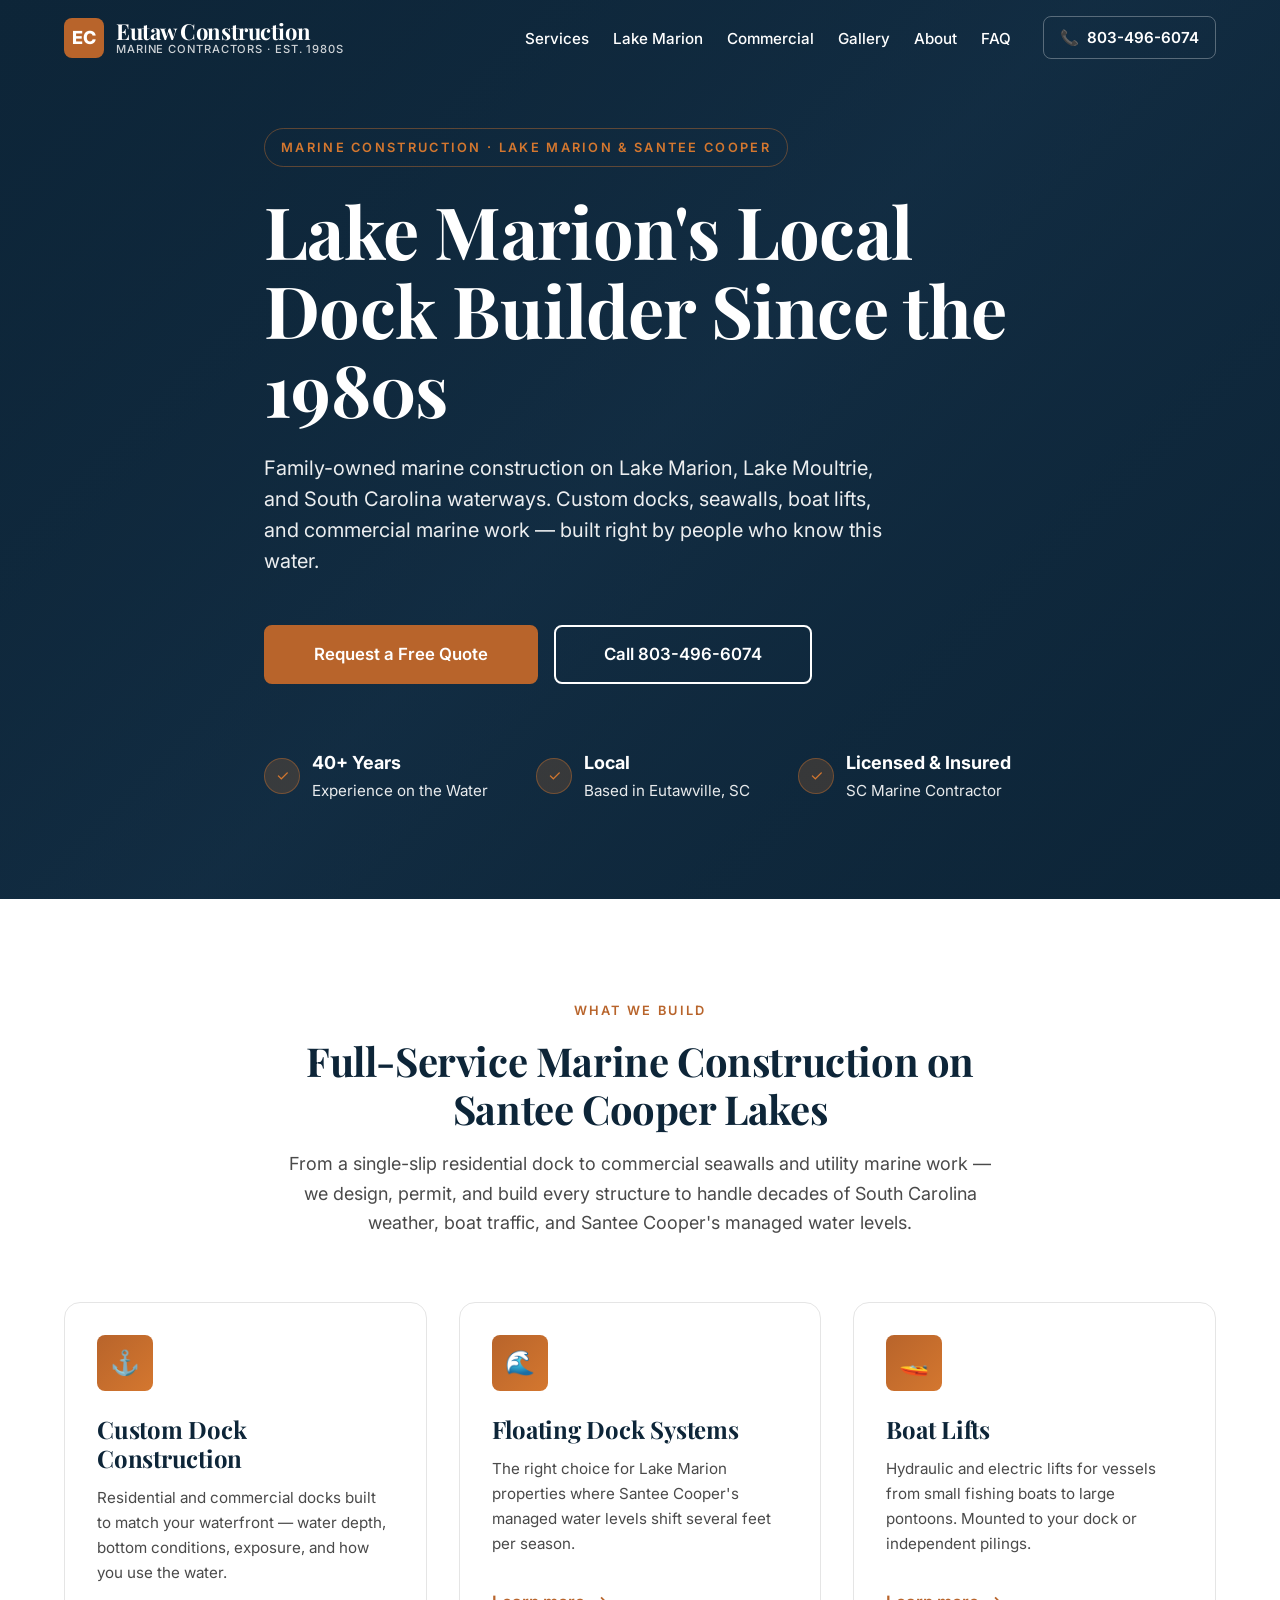
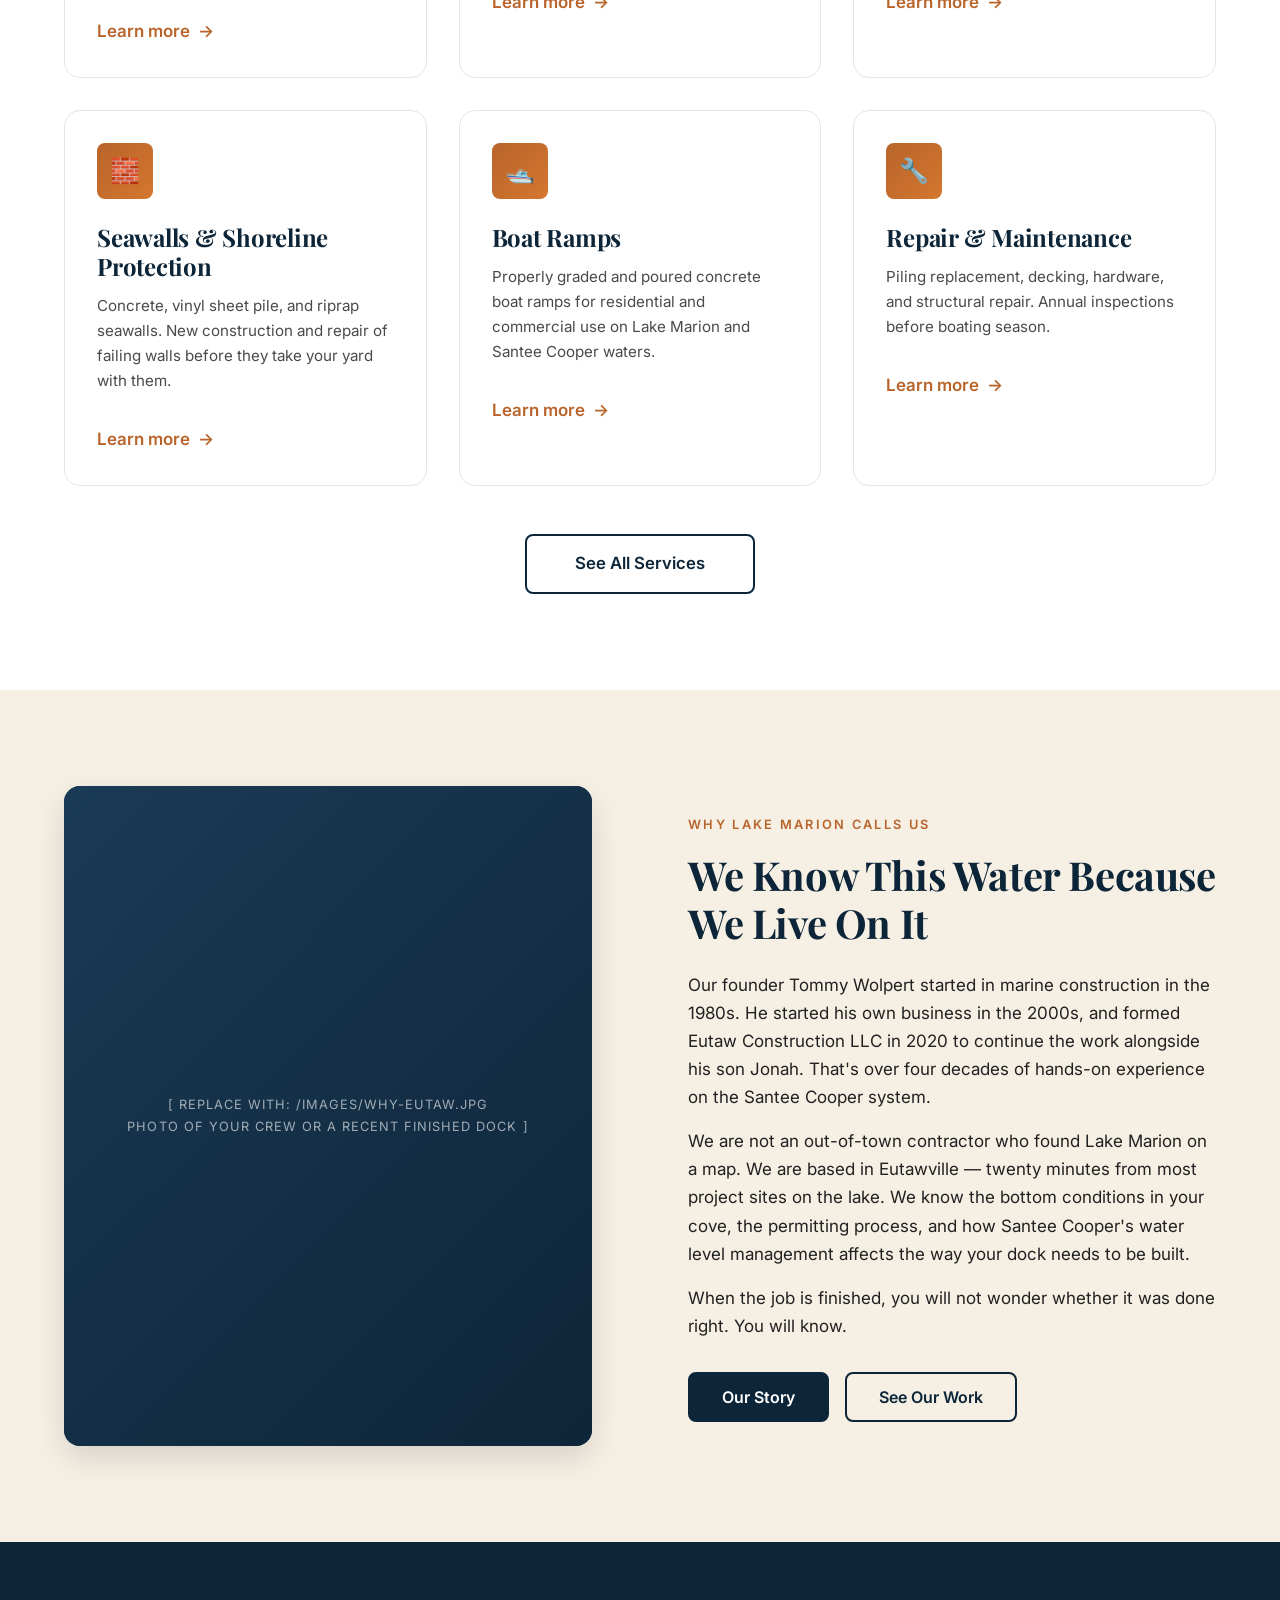
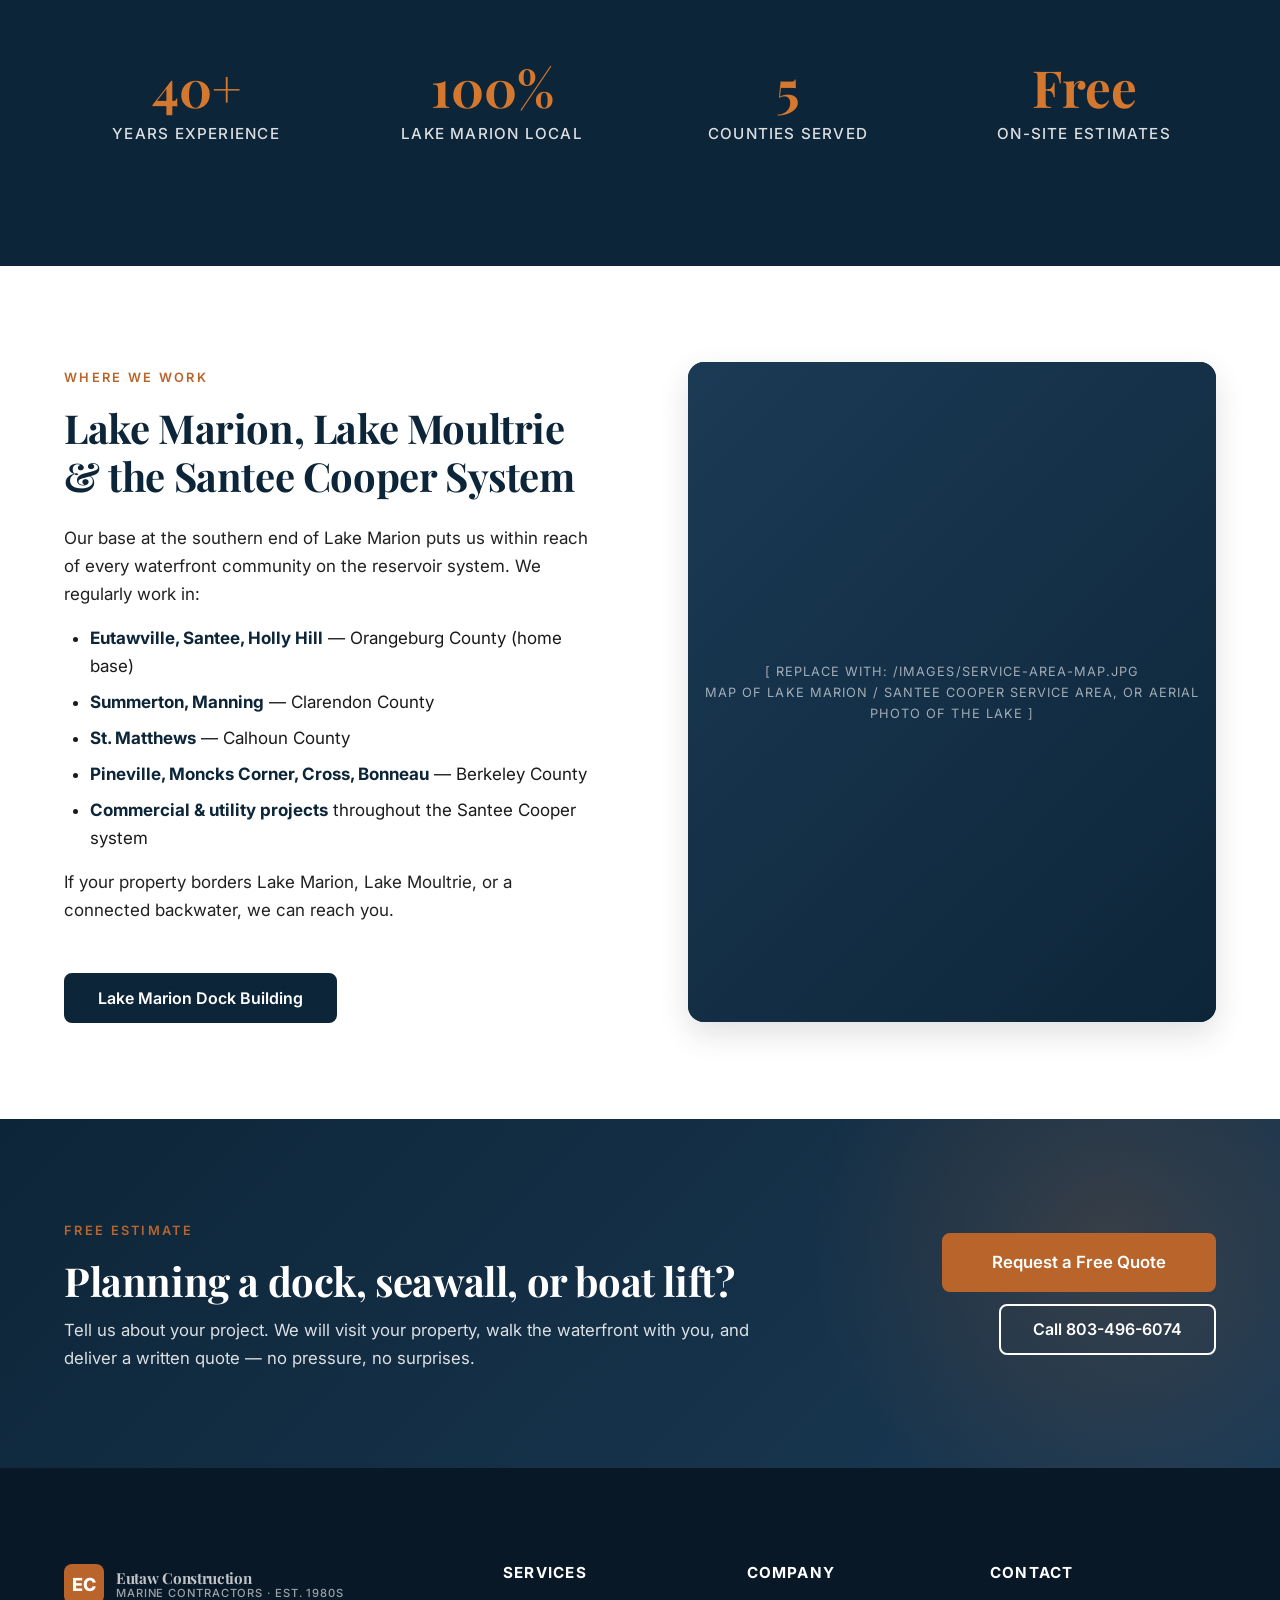
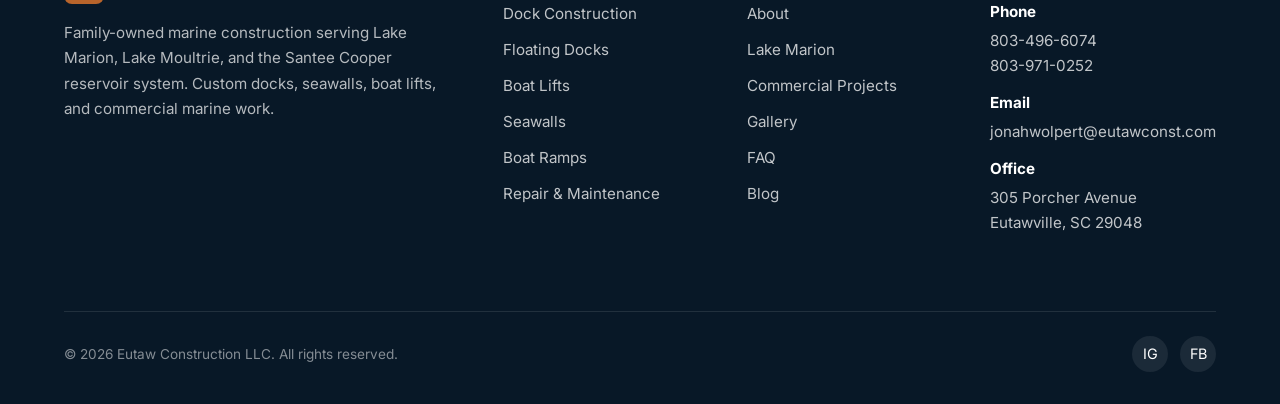
==== index.html @ e50d6042 "Initial commit: Eutaw Construction LLC website Complete static marketing site with SEO foundation: -" ====
<!DOCTYPE html>
<html lang="en">
<head>
<meta charset="UTF-8">
<meta name="viewport" content="width=device-width, initial-scale=1.0">
<title>Dock Builder Lake Marion SC | Eutaw Construction LLC | Marine Construction</title>
<meta name="description" content="Eutaw Construction LLC builds custom docks, seawalls, boat lifts, and marine structures on Lake Marion and Santee Cooper, SC. Family-owned since the 1980s. Free estimates. Call 803-496-6074.">
<meta name="robots" content="index, follow, max-image-preview:large">
<link rel="canonical" href="https://www.eutawconst.com/">

<!-- Open Graph -->
<meta property="og:type" content="website">
<meta property="og:title" content="Dock Builder Lake Marion SC | Eutaw Construction LLC">
<meta property="og:description" content="Family-owned marine construction on Lake Marion & Santee Cooper since the 1980s. Custom docks, seawalls, boat lifts. Free estimates.">
<meta property="og:url" content="https://www.eutawconst.com/">
<meta property="og:image" content="https://www.eutawconst.com/images/og-home.jpg">
<meta property="og:site_name" content="Eutaw Construction LLC">

<!-- Twitter -->
<meta name="twitter:card" content="summary_large_image">
<meta name="twitter:title" content="Dock Builder Lake Marion SC | Eutaw Construction LLC">
<meta name="twitter:description" content="Family-owned marine construction on Lake Marion & Santee Cooper since the 1980s.">
<meta name="twitter:image" content="https://www.eutawconst.com/images/og-home.jpg">

<!-- Fonts -->
<link rel="preconnect" href="https://fonts.googleapis.com">
<link rel="preconnect" href="https://fonts.gstatic.com" crossorigin>
<link href="https://fonts.googleapis.com/css2?family=Inter:wght@400;500;600;700;800&family=Playfair+Display:wght@500;600;700;800&display=swap" rel="stylesheet">

<link rel="stylesheet" href="/css/styles.css">
<link rel="icon" type="image/svg+xml" href="/images/favicon.svg">

<!-- Schema: LocalBusiness (site-wide) -->
<script type="application/ld+json">
{
  "@context": "https://schema.org",
  "@type": "GeneralContractor",
  "@id": "https://www.eutawconst.com/#business",
  "name": "Eutaw Construction LLC",
  "alternateName": "Eutaw Construction",
  "url": "https://www.eutawconst.com",
  "logo": "https://www.eutawconst.com/images/logo.png",
  "image": "https://www.eutawconst.com/images/og-home.jpg",
  "description": "Family-owned marine construction company specializing in dock construction, seawalls, boat lifts, and commercial marine work on Lake Marion and Santee Cooper in South Carolina. Owner has 40+ years of marine construction experience dating back to the 1980s.",
  "telephone": "+1-803-496-6074",
  "email": "jonahwolpert@eutawconst.com",
  "foundingDate": "2020",
  "address": {
    "@type": "PostalAddress",
    "streetAddress": "305 Porcher Avenue",
    "addressLocality": "Eutawville",
    "addressRegion": "SC",
    "postalCode": "29048",
    "addressCountry": "US"
  },
  "geo": {"@type": "GeoCoordinates", "latitude": "33.3979", "longitude": "-80.3434"},
  "openingHoursSpecification": [{
    "@type": "OpeningHoursSpecification",
    "dayOfWeek": ["Monday","Tuesday","Wednesday","Thursday","Friday"],
    "opens": "08:00", "closes": "17:00"
  }],
  "areaServed": [
    {"@type": "Lake", "name": "Lake Marion"},
    {"@type": "Lake", "name": "Lake Moultrie"},
    {"@type": "City", "name": "Eutawville", "addressRegion": "SC"},
    {"@type": "City", "name": "Santee", "addressRegion": "SC"},
    {"@type": "City", "name": "Summerton", "addressRegion": "SC"},
    {"@type": "City", "name": "Holly Hill", "addressRegion": "SC"},
    {"@type": "City", "name": "Manning", "addressRegion": "SC"},
    {"@type": "City", "name": "Moncks Corner", "addressRegion": "SC"}
  ],
  "serviceType": ["Dock Construction","Floating Dock Installation","Marine Construction","Seawall Construction","Seawall Repair","Boat Lift Installation","Boat Ramp Construction","Dock Repair and Maintenance","Commercial Marine Construction"],
  "priceRange": "$$-$$$",
  "sameAs": ["https://www.instagram.com/eutawconstruction/", "https://www.facebook.com/eutawconstruction/"]
}
</script>
</head>
<body>

<!-- HEADER -->
<header class="header">
  <div class="header-inner">
    <a href="/" class="logo" aria-label="Eutaw Construction home">
      <span class="logo-mark">EC</span>
      <span class="logo-text">
        Eutaw Construction
        <small>Marine Contractors · Est. 1980s</small>
      </span>
    </a>
    <nav class="nav" aria-label="Primary">
      <ul class="nav-list">
        <li><a href="/services.html">Services</a></li>
        <li><a href="/lake-marion.html">Lake Marion</a></li>
        <li><a href="/commercial.html">Commercial</a></li>
        <li><a href="/gallery.html">Gallery</a></li>
        <li><a href="/about.html">About</a></li>
        <li><a href="/faq.html">FAQ</a></li>
      </ul>
      <a href="tel:+18034966074" class="nav-phone">
        <span>📞</span><span class="nav-phone-label">803-496-6074</span>
      </a>
      <button class="nav-toggle" aria-label="Toggle menu" aria-expanded="false">☰</button>
    </nav>
  </div>
</header>

<!-- HERO -->
<section class="hero" aria-label="Hero">
  <div class="hero-bg"></div>
  <!-- Replace the gradient above with: <div class="hero-bg-image" style="background-image:url('/images/hero-home.jpg')"></div> -->
  <div class="hero-overlay"></div>
  <div class="container hero-content">
    <span class="hero-eyebrow">Marine Construction · Lake Marion & Santee Cooper</span>
    <h1>Lake Marion's Local Dock Builder Since the 1980s</h1>
    <p class="hero-subtitle">Family-owned marine construction on Lake Marion, Lake Moultrie, and South Carolina waterways. Custom docks, seawalls, boat lifts, and commercial marine work — built right by people who know this water.</p>
    <div class="btn-group">
      <a href="/quote.html" class="btn btn-primary btn-lg">Request a Free Quote</a>
      <a href="tel:+18034966074" class="btn btn-secondary btn-lg">Call 803-496-6074</a>
    </div>
    <div class="hero-trust">
      <div class="hero-trust-item">
        <div class="hero-trust-icon">✓</div>
        <div><strong>40+ Years</strong>Experience on the Water</div>
      </div>
      <div class="hero-trust-item">
        <div class="hero-trust-icon">✓</div>
        <div><strong>Local</strong>Based in Eutawville, SC</div>
      </div>
      <div class="hero-trust-item">
        <div class="hero-trust-icon">✓</div>
        <div><strong>Licensed & Insured</strong>SC Marine Contractor</div>
      </div>
    </div>
  </div>
</section>

<!-- SERVICES GRID -->
<section class="section" id="services">
  <div class="container">
    <div class="section-intro">
      <span class="eyebrow">What We Build</span>
      <h2>Full-Service Marine Construction on Santee Cooper Lakes</h2>
      <p>From a single-slip residential dock to commercial seawalls and utility marine work — we design, permit, and build every structure to handle decades of South Carolina weather, boat traffic, and Santee Cooper's managed water levels.</p>
    </div>

    <div class="grid grid-3">
      <article class="card">
        <div class="card-icon" aria-hidden="true">⚓</div>
        <h3>Custom Dock Construction</h3>
        <p>Residential and commercial docks built to match your waterfront — water depth, bottom conditions, exposure, and how you use the water.</p>
        <a href="/services.html#docks" class="card-link">Learn more</a>
      </article>

      <article class="card">
        <div class="card-icon" aria-hidden="true">🌊</div>
        <h3>Floating Dock Systems</h3>
        <p>The right choice for Lake Marion properties where Santee Cooper's managed water levels shift several feet per season.</p>
        <a href="/services.html#floating" class="card-link">Learn more</a>
      </article>

      <article class="card">
        <div class="card-icon" aria-hidden="true">🚤</div>
        <h3>Boat Lifts</h3>
        <p>Hydraulic and electric lifts for vessels from small fishing boats to large pontoons. Mounted to your dock or independent pilings.</p>
        <a href="/services.html#lifts" class="card-link">Learn more</a>
      </article>

      <article class="card">
        <div class="card-icon" aria-hidden="true">🧱</div>
        <h3>Seawalls & Shoreline Protection</h3>
        <p>Concrete, vinyl sheet pile, and riprap seawalls. New construction and repair of failing walls before they take your yard with them.</p>
        <a href="/services.html#seawalls" class="card-link">Learn more</a>
      </article>

      <article class="card">
        <div class="card-icon" aria-hidden="true">🛥️</div>
        <h3>Boat Ramps</h3>
        <p>Properly graded and poured concrete boat ramps for residential and commercial use on Lake Marion and Santee Cooper waters.</p>
        <a href="/services.html#ramps" class="card-link">Learn more</a>
      </article>

      <article class="card">
        <div class="card-icon" aria-hidden="true">🔧</div>
        <h3>Repair & Maintenance</h3>
        <p>Piling replacement, decking, hardware, and structural repair. Annual inspections before boating season.</p>
        <a href="/services.html#repair" class="card-link">Learn more</a>
      </article>
    </div>

    <div class="text-center mt-8">
      <a href="/services.html" class="btn btn-outline btn-lg">See All Services</a>
    </div>
  </div>
</section>

<!-- WHY EUTAW -->
<section class="section section-sand">
  <div class="container">
    <div class="feature">
      <div class="feature-media">
        <div class="gallery-placeholder">
          [ Replace with: /images/why-eutaw.jpg<br>Photo of your crew or a recent finished dock ]
        </div>
      </div>
      <div class="feature-content">
        <span class="eyebrow">Why Lake Marion Calls Us</span>
        <h2>We Know This Water Because We Live On It</h2>
        <p>Our founder Tommy Wolpert started in marine construction in the 1980s. He started his own business in the 2000s, and formed Eutaw Construction LLC in 2020 to continue the work alongside his son Jonah. That's over four decades of hands-on experience on the Santee Cooper system.</p>
        <p>We are not an out-of-town contractor who found Lake Marion on a map. We are based in Eutawville — twenty minutes from most project sites on the lake. We know the bottom conditions in your cove, the permitting process, and how Santee Cooper's water level management affects the way your dock needs to be built.</p>
        <p>When the job is finished, you will not wonder whether it was done right. You will know.</p>
        <div class="btn-group mt-6">
          <a href="/about.html" class="btn btn-dark">Our Story</a>
          <a href="/gallery.html" class="btn btn-outline">See Our Work</a>
        </div>
      </div>
    </div>
  </div>
</section>

<!-- STATS / CREDIBILITY -->
<section class="section-dark section-sm">
  <div class="container">
    <div class="stats">
      <div class="stat">
        <div class="stat-number">40+</div>
        <div class="stat-label">Years Experience</div>
      </div>
      <div class="stat">
        <div class="stat-number">100%</div>
        <div class="stat-label">Lake Marion Local</div>
      </div>
      <div class="stat">
        <div class="stat-number">5</div>
        <div class="stat-label">Counties Served</div>
      </div>
      <div class="stat">
        <div class="stat-number">Free</div>
        <div class="stat-label">On-Site Estimates</div>
      </div>
    </div>
  </div>
</section>

<!-- SERVICE AREAS -->
<section class="section">
  <div class="container">
    <div class="feature feature-reverse">
      <div class="feature-content">
        <span class="eyebrow">Where We Work</span>
        <h2>Lake Marion, Lake Moultrie & the Santee Cooper System</h2>
        <p>Our base at the southern end of Lake Marion puts us within reach of every waterfront community on the reservoir system. We regularly work in:</p>
        <ul>
          <li><strong>Eutawville, Santee, Holly Hill</strong> — Orangeburg County (home base)</li>
          <li><strong>Summerton, Manning</strong> — Clarendon County</li>
          <li><strong>St. Matthews</strong> — Calhoun County</li>
          <li><strong>Pineville, Moncks Corner, Cross, Bonneau</strong> — Berkeley County</li>
          <li><strong>Commercial & utility projects</strong> throughout the Santee Cooper system</li>
        </ul>
        <p>If your property borders Lake Marion, Lake Moultrie, or a connected backwater, we can reach you.</p>
        <a href="/lake-marion.html" class="btn btn-dark mt-6">Lake Marion Dock Building</a>
      </div>
      <div class="feature-media">
        <div class="gallery-placeholder">
          [ Replace with: /images/service-area-map.jpg<br>Map of Lake Marion / Santee Cooper service area, or aerial photo of the lake ]
        </div>
      </div>
    </div>
  </div>
</section>

<!-- CTA BANNER -->
<section class="cta-banner">
  <div class="container">
    <div class="cta-banner-inner">
      <div>
        <span class="eyebrow text-copper">Free Estimate</span>
        <h2>Planning a dock, seawall, or boat lift?</h2>
        <p>Tell us about your project. We will visit your property, walk the waterfront with you, and deliver a written quote — no pressure, no surprises.</p>
      </div>
      <div class="cta-banner-actions">
        <a href="/quote.html" class="btn btn-primary btn-lg">Request a Free Quote</a>
        <a href="tel:+18034966074" class="btn btn-secondary">Call 803-496-6074</a>
      </div>
    </div>
  </div>
</section>

<!-- FOOTER -->
<footer class="footer">
  <div class="container">
    <div class="footer-grid">
      <div class="footer-about">
        <a href="/" class="logo" style="margin-bottom: var(--space-4); display: inline-flex;">
          <span class="logo-mark">EC</span>
          <span class="logo-text">Eutaw Construction<small>Marine Contractors · Est. 1980s</small></span>
        </a>
        <p>Family-owned marine construction serving Lake Marion, Lake Moultrie, and the Santee Cooper reservoir system. Custom docks, seawalls, boat lifts, and commercial marine work.</p>
      </div>
      <div>
        <h4>Services</h4>
        <ul>
          <li><a href="/services.html#docks">Dock Construction</a></li>
          <li><a href="/services.html#floating">Floating Docks</a></li>
          <li><a href="/services.html#lifts">Boat Lifts</a></li>
          <li><a href="/services.html#seawalls">Seawalls</a></li>
          <li><a href="/services.html#ramps">Boat Ramps</a></li>
          <li><a href="/services.html#repair">Repair & Maintenance</a></li>
        </ul>
      </div>
      <div>
        <h4>Company</h4>
        <ul>
          <li><a href="/about.html">About</a></li>
          <li><a href="/lake-marion.html">Lake Marion</a></li>
          <li><a href="/commercial.html">Commercial Projects</a></li>
          <li><a href="/gallery.html">Gallery</a></li>
          <li><a href="/faq.html">FAQ</a></li>
          <li><a href="/blog/">Blog</a></li>
        </ul>
      </div>
      <div>
        <h4>Contact</h4>
        <div class="footer-contact-item">
          <div>
            <strong>Phone</strong>
            <a href="tel:+18034966074">803-496-6074</a><br>
            <a href="tel:+18039710252">803-971-0252</a>
          </div>
        </div>
        <div class="footer-contact-item">
          <div>
            <strong>Email</strong>
            <a href="mailto:jonahwolpert@eutawconst.com">jonahwolpert@eutawconst.com</a>
          </div>
        </div>
        <div class="footer-contact-item">
          <div>
            <strong>Office</strong>
            305 Porcher Avenue<br>
            Eutawville, SC 29048
          </div>
        </div>
      </div>
    </div>

    <div class="footer-bottom">
      <div>© <span id="yr">2026</span> Eutaw Construction LLC. All rights reserved.</div>
      <div class="footer-social">
        <a href="https://www.instagram.com/eutawconstruction/" aria-label="Instagram" target="_blank" rel="noopener">IG</a>
        <a href="https://www.facebook.com/eutawconstruction/" aria-label="Facebook" target="_blank" rel="noopener">FB</a>
      </div>
    </div>
  </div>
</footer>

<script src="/js/main.js"></script>
<script>document.getElementById('yr').textContent = new Date().getFullYear();</script>
</body>
</html>
---- css/styles.css ----
/* ============================================================
   EUTAW CONSTRUCTION LLC — Design System
   ============================================================ */

:root {
  /* Brand palette */
  --color-navy: #0d2538;
  --color-navy-deep: #081827;
  --color-navy-soft: #1b3a55;
  --color-copper: #b8642b;
  --color-copper-bright: #d4772f;
  --color-sand: #f5efe4;
  --color-cream: #fbf7f0;
  --color-white: #ffffff;
  --color-ink: #1a1a1a;
  --color-gray-900: #212121;
  --color-gray-700: #4a4a4a;
  --color-gray-500: #757575;
  --color-gray-300: #c9c9c9;
  --color-gray-200: #e5e5e5;
  --color-gray-100: #f3f3f3;

  /* Typography */
  --font-heading: 'Playfair Display', Georgia, serif;
  --font-body: 'Inter', -apple-system, BlinkMacSystemFont, 'Segoe UI', Roboto, sans-serif;

  /* Spacing */
  --space-1: 0.25rem;
  --space-2: 0.5rem;
  --space-3: 0.75rem;
  --space-4: 1rem;
  --space-5: 1.5rem;
  --space-6: 2rem;
  --space-8: 3rem;
  --space-10: 4rem;
  --space-12: 6rem;
  --space-16: 8rem;
  --space-20: 10rem;

  /* Layout */
  --max-width: 1200px;
  --max-width-text: 720px;
  --radius-sm: 4px;
  --radius: 8px;
  --radius-lg: 16px;

  /* Shadows */
  --shadow-sm: 0 1px 2px rgba(0, 0, 0, 0.05);
  --shadow: 0 4px 12px rgba(0, 0, 0, 0.08);
  --shadow-lg: 0 12px 32px rgba(0, 0, 0, 0.12);
  --shadow-xl: 0 24px 48px rgba(0, 0, 0, 0.16);

  /* Transitions */
  --transition: 200ms ease;
  --transition-slow: 400ms ease;
}

/* ============================================================
   Reset & Base
   ============================================================ */
*, *::before, *::after {
  box-sizing: border-box;
  margin: 0;
  padding: 0;
}

html {
  scroll-behavior: smooth;
  -webkit-text-size-adjust: 100%;
}

body {
  font-family: var(--font-body);
  font-size: 17px;
  line-height: 1.65;
  color: var(--color-ink);
  background: var(--color-white);
  -webkit-font-smoothing: antialiased;
  -moz-osx-font-smoothing: grayscale;
  overflow-x: hidden;
}

img, video {
  max-width: 100%;
  height: auto;
  display: block;
}

a {
  color: var(--color-copper);
  text-decoration: none;
  transition: color var(--transition);
}

a:hover {
  color: var(--color-copper-bright);
}

button {
  font-family: inherit;
  cursor: pointer;
  border: none;
  background: none;
}

h1, h2, h3, h4, h5, h6 {
  font-family: var(--font-heading);
  font-weight: 700;
  line-height: 1.2;
  letter-spacing: -0.01em;
  color: var(--color-navy);
}

h1 {
  font-size: clamp(2.25rem, 5vw, 3.75rem);
  line-height: 1.1;
}

h2 {
  font-size: clamp(1.75rem, 3.5vw, 2.5rem);
  margin-bottom: var(--space-5);
}

h3 {
  font-size: clamp(1.25rem, 2.2vw, 1.5rem);
  margin-bottom: var(--space-3);
}

h4 {
  font-size: 1.125rem;
  margin-bottom: var(--space-3);
}

p {
  margin-bottom: var(--space-4);
  color: var(--color-gray-900);
}

p:last-child {
  margin-bottom: 0;
}

ul, ol {
  padding-left: 1.5em;
  margin-bottom: var(--space-4);
}

li {
  margin-bottom: var(--space-2);
}

strong {
  font-weight: 700;
  color: var(--color-navy);
}

/* ============================================================
   Layout
   ============================================================ */
.container {
  width: 100%;
  max-width: var(--max-width);
  margin: 0 auto;
  padding: 0 var(--space-5);
}

.container-narrow {
  max-width: var(--max-width-text);
  margin: 0 auto;
  padding: 0 var(--space-5);
}

.section {
  padding: var(--space-12) 0;
}

.section-sm {
  padding: var(--space-8) 0;
}

.section-lg {
  padding: var(--space-16) 0;
}

.section-dark {
  background: var(--color-navy);
  color: var(--color-white);
}

.section-dark h1, .section-dark h2, .section-dark h3, .section-dark h4 {
  color: var(--color-white);
}

.section-dark p {
  color: rgba(255, 255, 255, 0.85);
}

.section-sand {
  background: var(--color-sand);
}

.section-cream {
  background: var(--color-cream);
}

/* ============================================================
   Header / Navigation
   ============================================================ */
.header {
  position: fixed;
  top: 0;
  left: 0;
  right: 0;
  z-index: 100;
  transition: all var(--transition);
  background: rgba(13, 37, 56, 0.0);
  backdrop-filter: blur(0);
}

.header.scrolled {
  background: rgba(13, 37, 56, 0.96);
  backdrop-filter: blur(12px);
  box-shadow: var(--shadow);
}

.header-inner {
  display: flex;
  align-items: center;
  justify-content: space-between;
  padding: var(--space-4) var(--space-5);
  max-width: var(--max-width);
  margin: 0 auto;
}

.logo {
  display: flex;
  align-items: center;
  gap: var(--space-3);
  color: var(--color-white);
  font-family: var(--font-heading);
  font-size: 1.375rem;
  font-weight: 700;
  text-decoration: none;
  letter-spacing: -0.02em;
}

.logo:hover {
  color: var(--color-white);
}

.logo-mark {
  width: 40px;
  height: 40px;
  background: var(--color-copper);
  border-radius: var(--radius);
  display: flex;
  align-items: center;
  justify-content: center;
  color: var(--color-white);
  font-weight: 800;
  font-family: var(--font-body);
  font-size: 1.125rem;
  flex-shrink: 0;
}

.logo-text {
  line-height: 1.1;
}

.logo-text small {
  display: block;
  font-family: var(--font-body);
  font-size: 0.7rem;
  font-weight: 500;
  letter-spacing: 0.08em;
  text-transform: uppercase;
  opacity: 0.8;
}

.nav {
  display: flex;
  align-items: center;
  gap: var(--space-6);
}

.nav-list {
  display: flex;
  gap: var(--space-5);
  list-style: none;
  padding: 0;
  margin: 0;
}

.nav-list li {
  margin: 0;
}

.nav-list a {
  color: var(--color-white);
  font-size: 0.95rem;
  font-weight: 500;
  text-decoration: none;
  padding: var(--space-2) 0;
  position: relative;
  transition: color var(--transition);
}

.nav-list a::after {
  content: '';
  position: absolute;
  bottom: -2px;
  left: 0;
  right: 0;
  height: 2px;
  background: var(--color-copper);
  transform: scaleX(0);
  transform-origin: center;
  transition: transform var(--transition);
}

.nav-list a:hover::after,
.nav-list a.active::after {
  transform: scaleX(1);
}

.nav-phone {
  display: inline-flex;
  align-items: center;
  gap: var(--space-2);
  color: var(--color-white);
  font-weight: 600;
  font-size: 0.95rem;
  padding: var(--space-2) var(--space-4);
  border: 1.5px solid rgba(255, 255, 255, 0.3);
  border-radius: var(--radius);
  transition: all var(--transition);
}

.nav-phone:hover {
  background: var(--color-copper);
  border-color: var(--color-copper);
  color: var(--color-white);
}

.nav-toggle {
  display: none;
  background: none;
  border: none;
  color: var(--color-white);
  font-size: 1.5rem;
  cursor: pointer;
  padding: var(--space-2);
}

/* ============================================================
   Buttons
   ============================================================ */
.btn {
  display: inline-flex;
  align-items: center;
  justify-content: center;
  gap: var(--space-2);
  padding: var(--space-3) var(--space-6);
  font-family: var(--font-body);
  font-size: 1rem;
  font-weight: 600;
  line-height: 1.4;
  text-decoration: none;
  border-radius: var(--radius);
  transition: all var(--transition);
  cursor: pointer;
  border: 2px solid transparent;
  white-space: nowrap;
}

.btn-primary {
  background: var(--color-copper);
  color: var(--color-white);
  border-color: var(--color-copper);
}

.btn-primary:hover {
  background: var(--color-copper-bright);
  border-color: var(--color-copper-bright);
  color: var(--color-white);
  transform: translateY(-2px);
  box-shadow: var(--shadow-lg);
}

.btn-secondary {
  background: transparent;
  color: var(--color-white);
  border-color: var(--color-white);
}

.btn-secondary:hover {
  background: var(--color-white);
  color: var(--color-navy);
}

.btn-dark {
  background: var(--color-navy);
  color: var(--color-white);
  border-color: var(--color-navy);
}

.btn-dark:hover {
  background: var(--color-navy-deep);
  border-color: var(--color-navy-deep);
  color: var(--color-white);
  transform: translateY(-2px);
}

.btn-outline {
  background: transparent;
  color: var(--color-navy);
  border-color: var(--color-navy);
}

.btn-outline:hover {
  background: var(--color-navy);
  color: var(--color-white);
}

.btn-lg {
  padding: var(--space-4) var(--space-8);
  font-size: 1.05rem;
}

.btn-group {
  display: flex;
  gap: var(--space-4);
  flex-wrap: wrap;
}

/* ============================================================
   Hero
   ============================================================ */
.hero {
  position: relative;
  min-height: 92vh;
  display: flex;
  align-items: center;
  color: var(--color-white);
  overflow: hidden;
  padding: var(--space-16) 0 var(--space-12);
}

.hero-bg {
  position: absolute;
  inset: 0;
  z-index: 0;
  background: linear-gradient(135deg, #0d2538 0%, #1b3a55 50%, #0d2538 100%);
}

.hero-bg-image {
  position: absolute;
  inset: 0;
  z-index: 0;
  background-size: cover;
  background-position: center;
  background-repeat: no-repeat;
}

.hero-overlay {
  position: absolute;
  inset: 0;
  z-index: 1;
  background: linear-gradient(
    135deg,
    rgba(13, 37, 56, 0.85) 0%,
    rgba(13, 37, 56, 0.65) 50%,
    rgba(13, 37, 56, 0.85) 100%
  );
}

.hero-content {
  position: relative;
  z-index: 2;
  max-width: 800px;
}

.hero-eyebrow {
  display: inline-block;
  font-size: 0.8rem;
  font-weight: 600;
  letter-spacing: 0.18em;
  text-transform: uppercase;
  color: var(--color-copper-bright);
  margin-bottom: var(--space-5);
  padding: var(--space-2) var(--space-4);
  border: 1px solid rgba(212, 119, 47, 0.4);
  border-radius: 999px;
}

.hero h1 {
  color: var(--color-white);
  font-size: clamp(2.5rem, 6vw, 4.5rem);
  margin-bottom: var(--space-5);
}

.hero-subtitle {
  font-size: clamp(1.05rem, 1.8vw, 1.25rem);
  line-height: 1.55;
  margin-bottom: var(--space-8);
  color: rgba(255, 255, 255, 0.92);
  max-width: 640px;
}

.hero-trust {
  display: flex;
  gap: var(--space-8);
  margin-top: var(--space-10);
  flex-wrap: wrap;
}

.hero-trust-item {
  display: flex;
  align-items: center;
  gap: var(--space-3);
  color: rgba(255, 255, 255, 0.9);
  font-size: 0.95rem;
}

.hero-trust-item strong {
  color: var(--color-white);
  font-weight: 700;
  display: block;
  font-size: 1.125rem;
}

.hero-trust-icon {
  width: 36px;
  height: 36px;
  background: rgba(212, 119, 47, 0.2);
  border: 1px solid rgba(212, 119, 47, 0.4);
  border-radius: 999px;
  display: flex;
  align-items: center;
  justify-content: center;
  flex-shrink: 0;
  color: var(--color-copper-bright);
}

/* Small hero variant for interior pages */
.hero-sm {
  min-height: 60vh;
  padding-top: var(--space-20);
}

.hero-sm h1 {
  font-size: clamp(2rem, 4.5vw, 3.25rem);
}

/* ============================================================
   Page Header (alternative to hero for interior pages)
   ============================================================ */
.page-header {
  background: var(--color-navy);
  color: var(--color-white);
  padding: calc(var(--space-16) + 60px) 0 var(--space-10);
  position: relative;
  overflow: hidden;
}

.page-header::before {
  content: '';
  position: absolute;
  inset: 0;
  background: linear-gradient(135deg, rgba(184, 100, 43, 0.15) 0%, transparent 50%);
}

.page-header-inner {
  position: relative;
  z-index: 1;
}

.page-header h1 {
  color: var(--color-white);
  margin-bottom: var(--space-4);
}

.page-header-subtitle {
  color: rgba(255, 255, 255, 0.85);
  font-size: 1.125rem;
  max-width: 640px;
}

.breadcrumbs {
  display: flex;
  gap: var(--space-2);
  margin-bottom: var(--space-5);
  font-size: 0.85rem;
  color: rgba(255, 255, 255, 0.7);
}

.breadcrumbs a {
  color: var(--color-copper-bright);
}

.breadcrumbs a:hover {
  color: var(--color-white);
}

/* ============================================================
   Cards & Grids
   ============================================================ */
.grid {
  display: grid;
  gap: var(--space-6);
}

.grid-2 {
  grid-template-columns: repeat(2, 1fr);
}

.grid-3 {
  grid-template-columns: repeat(3, 1fr);
}

.grid-4 {
  grid-template-columns: repeat(4, 1fr);
}

.card {
  background: var(--color-white);
  border: 1px solid var(--color-gray-200);
  border-radius: var(--radius-lg);
  padding: var(--space-6);
  transition: all var(--transition);
}

.card:hover {
  border-color: var(--color-copper);
  box-shadow: var(--shadow-lg);
  transform: translateY(-4px);
}

.card-icon {
  width: 56px;
  height: 56px;
  background: linear-gradient(135deg, var(--color-copper) 0%, var(--color-copper-bright) 100%);
  border-radius: var(--radius);
  display: flex;
  align-items: center;
  justify-content: center;
  color: var(--color-white);
  font-size: 1.5rem;
  margin-bottom: var(--space-5);
}

.card h3 {
  margin-bottom: var(--space-3);
}

.card p {
  color: var(--color-gray-700);
  font-size: 0.95rem;
}

.card-link {
  display: inline-flex;
  align-items: center;
  gap: var(--space-2);
  margin-top: var(--space-4);
  font-weight: 600;
  color: var(--color-copper);
}

.card-link::after {
  content: '→';
  transition: transform var(--transition);
}

.card-link:hover::after {
  transform: translateX(4px);
}

/* ============================================================
   Section Intro
   ============================================================ */
.section-intro {
  text-align: center;
  max-width: 720px;
  margin: 0 auto var(--space-10);
}

.eyebrow {
  display: inline-block;
  font-size: 0.8rem;
  font-weight: 600;
  letter-spacing: 0.18em;
  text-transform: uppercase;
  color: var(--color-copper);
  margin-bottom: var(--space-4);
}

.section-intro h2 {
  margin-bottom: var(--space-4);
}

.section-intro p {
  font-size: 1.125rem;
  color: var(--color-gray-700);
}

/* ============================================================
   Two-column feature layout
   ============================================================ */
.feature {
  display: grid;
  grid-template-columns: 1fr 1fr;
  gap: var(--space-12);
  align-items: center;
}

.feature-reverse .feature-media {
  order: 2;
}

.feature-media {
  border-radius: var(--radius-lg);
  overflow: hidden;
  box-shadow: var(--shadow-lg);
  aspect-ratio: 4/5;
  background: var(--color-navy-soft);
}

.feature-media img {
  width: 100%;
  height: 100%;
  object-fit: cover;
}

.feature-content h2 {
  margin-bottom: var(--space-5);
}

/* ============================================================
   Stats / Numbers
   ============================================================ */
.stats {
  display: grid;
  grid-template-columns: repeat(4, 1fr);
  gap: var(--space-6);
  padding: var(--space-8) 0;
}

.stat {
  text-align: center;
  padding: var(--space-5);
}

.stat-number {
  font-family: var(--font-heading);
  font-size: clamp(2.5rem, 4vw, 3.5rem);
  font-weight: 700;
  color: var(--color-copper-bright);
  line-height: 1;
  margin-bottom: var(--space-2);
}

.stat-label {
  font-size: 0.95rem;
  color: rgba(255, 255, 255, 0.85);
  text-transform: uppercase;
  letter-spacing: 0.08em;
  font-weight: 500;
}

/* ============================================================
   CTA Banner
   ============================================================ */
.cta-banner {
  background: linear-gradient(135deg, var(--color-navy) 0%, var(--color-navy-soft) 100%);
  color: var(--color-white);
  padding: var(--space-12) 0;
  position: relative;
  overflow: hidden;
}

.cta-banner::before {
  content: '';
  position: absolute;
  top: -50%;
  right: -10%;
  width: 600px;
  height: 600px;
  background: radial-gradient(circle, rgba(184, 100, 43, 0.2) 0%, transparent 70%);
  border-radius: 50%;
}

.cta-banner-inner {
  position: relative;
  z-index: 1;
  display: grid;
  grid-template-columns: 2fr 1fr;
  gap: var(--space-8);
  align-items: center;
}

.cta-banner h2 {
  color: var(--color-white);
  margin-bottom: var(--space-3);
}

.cta-banner p {
  color: rgba(255, 255, 255, 0.85);
  margin-bottom: 0;
  font-size: 1.05rem;
}

.cta-banner-actions {
  display: flex;
  flex-direction: column;
  gap: var(--space-3);
  align-items: flex-end;
}

/* ============================================================
   Quote form
   ============================================================ */
.form {
  display: flex;
  flex-direction: column;
  gap: var(--space-4);
  background: var(--color-white);
  padding: var(--space-8);
  border-radius: var(--radius-lg);
  box-shadow: var(--shadow);
}

.form-group {
  display: flex;
  flex-direction: column;
  gap: var(--space-2);
}

.form-row {
  display: grid;
  grid-template-columns: 1fr 1fr;
  gap: var(--space-4);
}

.form label {
  font-size: 0.9rem;
  font-weight: 600;
  color: var(--color-navy);
}

.form input,
.form select,
.form textarea {
  width: 100%;
  padding: var(--space-3) var(--space-4);
  border: 1.5px solid var(--color-gray-200);
  border-radius: var(--radius);
  font-family: inherit;
  font-size: 1rem;
  color: var(--color-ink);
  background: var(--color-white);
  transition: border-color var(--transition);
}

.form input:focus,
.form select:focus,
.form textarea:focus {
  outline: none;
  border-color: var(--color-copper);
  box-shadow: 0 0 0 3px rgba(184, 100, 43, 0.15);
}

.form textarea {
  min-height: 140px;
  resize: vertical;
  font-family: inherit;
}

.form-note {
  font-size: 0.85rem;
  color: var(--color-gray-500);
  margin-top: var(--space-2);
}

/* ============================================================
   Gallery
   ============================================================ */
.gallery-grid {
  display: grid;
  grid-template-columns: repeat(3, 1fr);
  gap: var(--space-4);
}

.gallery-item {
  aspect-ratio: 4/3;
  background: var(--color-gray-100);
  border-radius: var(--radius);
  overflow: hidden;
  position: relative;
  cursor: pointer;
  transition: transform var(--transition);
}

.gallery-item:hover {
  transform: scale(1.02);
  box-shadow: var(--shadow-lg);
}

.gallery-item img {
  width: 100%;
  height: 100%;
  object-fit: cover;
  transition: transform var(--transition-slow);
}

.gallery-item:hover img {
  transform: scale(1.08);
}

.gallery-item-label {
  position: absolute;
  inset: auto 0 0 0;
  padding: var(--space-5) var(--space-4) var(--space-4);
  background: linear-gradient(to top, rgba(13, 37, 56, 0.9), transparent);
  color: var(--color-white);
  font-size: 0.9rem;
  font-weight: 500;
  opacity: 0;
  transition: opacity var(--transition);
}

.gallery-item:hover .gallery-item-label {
  opacity: 1;
}

.gallery-placeholder {
  width: 100%;
  height: 100%;
  background: linear-gradient(135deg, var(--color-navy-soft) 0%, var(--color-navy) 100%);
  display: flex;
  align-items: center;
  justify-content: center;
  color: rgba(255, 255, 255, 0.6);
  font-size: 0.8rem;
  text-align: center;
  padding: var(--space-4);
  letter-spacing: 0.08em;
  text-transform: uppercase;
}

/* ============================================================
   FAQ
   ============================================================ */
.faq-list {
  max-width: 820px;
  margin: 0 auto;
}

.faq-item {
  border-bottom: 1px solid var(--color-gray-200);
}

.faq-question {
  width: 100%;
  display: flex;
  align-items: center;
  justify-content: space-between;
  gap: var(--space-4);
  padding: var(--space-5) 0;
  text-align: left;
  background: none;
  border: none;
  cursor: pointer;
  font-family: var(--font-heading);
  font-size: 1.2rem;
  font-weight: 700;
  color: var(--color-navy);
  transition: color var(--transition);
}

.faq-question:hover {
  color: var(--color-copper);
}

.faq-toggle {
  width: 32px;
  height: 32px;
  border: 2px solid var(--color-navy);
  border-radius: 50%;
  display: flex;
  align-items: center;
  justify-content: center;
  flex-shrink: 0;
  font-size: 1.25rem;
  line-height: 1;
  transition: all var(--transition);
}

.faq-item.open .faq-toggle {
  background: var(--color-copper);
  border-color: var(--color-copper);
  color: var(--color-white);
  transform: rotate(45deg);
}

.faq-answer {
  max-height: 0;
  overflow: hidden;
  transition: max-height var(--transition-slow);
}

.faq-item.open .faq-answer {
  max-height: 500px;
}

.faq-answer-inner {
  padding-bottom: var(--space-5);
  color: var(--color-gray-700);
  font-size: 1rem;
  line-height: 1.7;
}

/* ============================================================
   Blog
   ============================================================ */
.blog-list {
  display: grid;
  grid-template-columns: repeat(3, 1fr);
  gap: var(--space-6);
}

.blog-card {
  background: var(--color-white);
  border-radius: var(--radius-lg);
  overflow: hidden;
  border: 1px solid var(--color-gray-200);
  transition: all var(--transition);
  display: flex;
  flex-direction: column;
}

.blog-card:hover {
  border-color: var(--color-copper);
  box-shadow: var(--shadow-lg);
  transform: translateY(-4px);
}

.blog-card-image {
  aspect-ratio: 16/10;
  background: var(--color-navy);
  overflow: hidden;
}

.blog-card-image img {
  width: 100%;
  height: 100%;
  object-fit: cover;
}

.blog-card-content {
  padding: var(--space-6);
  flex-grow: 1;
  display: flex;
  flex-direction: column;
}

.blog-card-meta {
  font-size: 0.8rem;
  color: var(--color-gray-500);
  text-transform: uppercase;
  letter-spacing: 0.08em;
  font-weight: 600;
  margin-bottom: var(--space-3);
}

.blog-card h3 {
  margin-bottom: var(--space-3);
  flex-grow: 1;
}

.blog-card-link {
  margin-top: var(--space-3);
  color: var(--color-copper);
  font-weight: 600;
  display: inline-flex;
  align-items: center;
  gap: var(--space-2);
}

.blog-card-link::after {
  content: '→';
  transition: transform var(--transition);
}

.blog-card:hover .blog-card-link::after {
  transform: translateX(4px);
}

/* Blog post article */
.blog-post {
  max-width: 760px;
  margin: 0 auto;
  padding: var(--space-12) var(--space-5);
}

.blog-post h1 {
  margin-bottom: var(--space-5);
}

.blog-post-meta {
  color: var(--color-gray-500);
  font-size: 0.9rem;
  margin-bottom: var(--space-8);
  padding-bottom: var(--space-5);
  border-bottom: 1px solid var(--color-gray-200);
}

.blog-post h2 {
  font-size: 1.75rem;
  margin-top: var(--space-10);
  margin-bottom: var(--space-4);
}

.blog-post h3 {
  font-size: 1.35rem;
  margin-top: var(--space-6);
  margin-bottom: var(--space-3);
}

.blog-post p {
  font-size: 1.05rem;
  line-height: 1.75;
  color: var(--color-gray-900);
}

.blog-post ul, .blog-post ol {
  font-size: 1.05rem;
  line-height: 1.75;
}

.blog-post blockquote {
  border-left: 4px solid var(--color-copper);
  padding-left: var(--space-5);
  margin: var(--space-6) 0;
  font-style: italic;
  color: var(--color-gray-700);
}

.blog-post table {
  width: 100%;
  border-collapse: collapse;
  margin: var(--space-6) 0;
  font-size: 0.95rem;
}

.blog-post table th,
.blog-post table td {
  padding: var(--space-3) var(--space-4);
  text-align: left;
  border-bottom: 1px solid var(--color-gray-200);
}

.blog-post table th {
  background: var(--color-sand);
  font-weight: 700;
  color: var(--color-navy);
}

/* ============================================================
   Footer
   ============================================================ */
.footer {
  background: var(--color-navy-deep);
  color: rgba(255, 255, 255, 0.85);
  padding: var(--space-12) 0 var(--space-6);
}

.footer-grid {
  display: grid;
  grid-template-columns: 2fr 1fr 1fr 1fr;
  gap: var(--space-8);
  margin-bottom: var(--space-10);
}

.footer h4 {
  color: var(--color-white);
  font-family: var(--font-body);
  font-size: 0.95rem;
  font-weight: 700;
  text-transform: uppercase;
  letter-spacing: 0.08em;
  margin-bottom: var(--space-4);
}

.footer-about p {
  color: rgba(255, 255, 255, 0.7);
  font-size: 0.95rem;
  line-height: 1.65;
  margin-bottom: var(--space-4);
}

.footer .logo {
  margin-bottom: var(--space-4);
}

.footer ul {
  list-style: none;
  padding: 0;
  margin: 0;
}

.footer li {
  margin-bottom: var(--space-2);
}

.footer a {
  color: rgba(255, 255, 255, 0.75);
  text-decoration: none;
  font-size: 0.95rem;
  transition: color var(--transition);
}

.footer a:hover {
  color: var(--color-copper-bright);
}

.footer-contact-item {
  display: flex;
  gap: var(--space-3);
  margin-bottom: var(--space-3);
  color: rgba(255, 255, 255, 0.75);
  font-size: 0.95rem;
}

.footer-contact-item strong {
  color: var(--color-white);
  display: block;
  margin-bottom: var(--space-1);
}

.footer-bottom {
  border-top: 1px solid rgba(255, 255, 255, 0.1);
  padding-top: var(--space-5);
  display: flex;
  justify-content: space-between;
  align-items: center;
  font-size: 0.85rem;
  color: rgba(255, 255, 255, 0.5);
  flex-wrap: wrap;
  gap: var(--space-4);
}

.footer-social {
  display: flex;
  gap: var(--space-3);
}

.footer-social a {
  width: 36px;
  height: 36px;
  border-radius: 50%;
  background: rgba(255, 255, 255, 0.08);
  display: inline-flex;
  align-items: center;
  justify-content: center;
  color: var(--color-white);
  font-size: 0.9rem;
  transition: all var(--transition);
}

.footer-social a:hover {
  background: var(--color-copper);
  color: var(--color-white);
  transform: translateY(-2px);
}

/* ============================================================
   Utilities
   ============================================================ */
.text-center { text-align: center; }
.text-copper { color: var(--color-copper); }
.text-white { color: var(--color-white); }
.mb-0 { margin-bottom: 0; }
.mb-4 { margin-bottom: var(--space-4); }
.mb-6 { margin-bottom: var(--space-6); }
.mb-8 { margin-bottom: var(--space-8); }
.mt-6 { margin-top: var(--space-6); }
.mt-8 { margin-top: var(--space-8); }
.sr-only {
  position: absolute;
  width: 1px;
  height: 1px;
  padding: 0;
  margin: -1px;
  overflow: hidden;
  clip: rect(0, 0, 0, 0);
  white-space: nowrap;
  border: 0;
}

/* ============================================================
   Responsive
   ============================================================ */
@media (max-width: 960px) {
  .grid-3, .grid-4 { grid-template-columns: repeat(2, 1fr); }
  .blog-list { grid-template-columns: repeat(2, 1fr); }
  .gallery-grid { grid-template-columns: repeat(2, 1fr); }
  .stats { grid-template-columns: repeat(2, 1fr); }
  .footer-grid { grid-template-columns: 1fr 1fr; }
  .feature { grid-template-columns: 1fr; gap: var(--space-6); }
  .feature-reverse .feature-media { order: 0; }
  .cta-banner-inner { grid-template-columns: 1fr; text-align: center; }
  .cta-banner-actions { align-items: center; }
}

@media (max-width: 720px) {
  :root {
    --space-12: 4rem;
    --space-16: 5rem;
  }

  h1 { font-size: 2.25rem; }
  h2 { font-size: 1.75rem; }
  body { font-size: 16px; }

  .nav-list,
  .nav-phone-label { display: none; }
  .nav-toggle { display: block; }

  .nav.open .nav-list {
    display: flex;
    flex-direction: column;
    position: absolute;
    top: 100%;
    left: 0;
    right: 0;
    background: var(--color-navy);
    padding: var(--space-5);
    gap: var(--space-3);
  }

  .hero-trust { gap: var(--space-4); }
  .grid-2, .grid-3, .grid-4 { grid-template-columns: 1fr; }
  .blog-list { grid-template-columns: 1fr; }
  .gallery-grid { grid-template-columns: 1fr 1fr; }
  .stats { grid-template-columns: 1fr 1fr; }
  .footer-grid { grid-template-columns: 1fr; }
  .form-row { grid-template-columns: 1fr; }
  .btn-group { flex-direction: column; width: 100%; }
  .btn-group .btn { width: 100%; }
  .footer-bottom { flex-direction: column; text-align: center; }
}
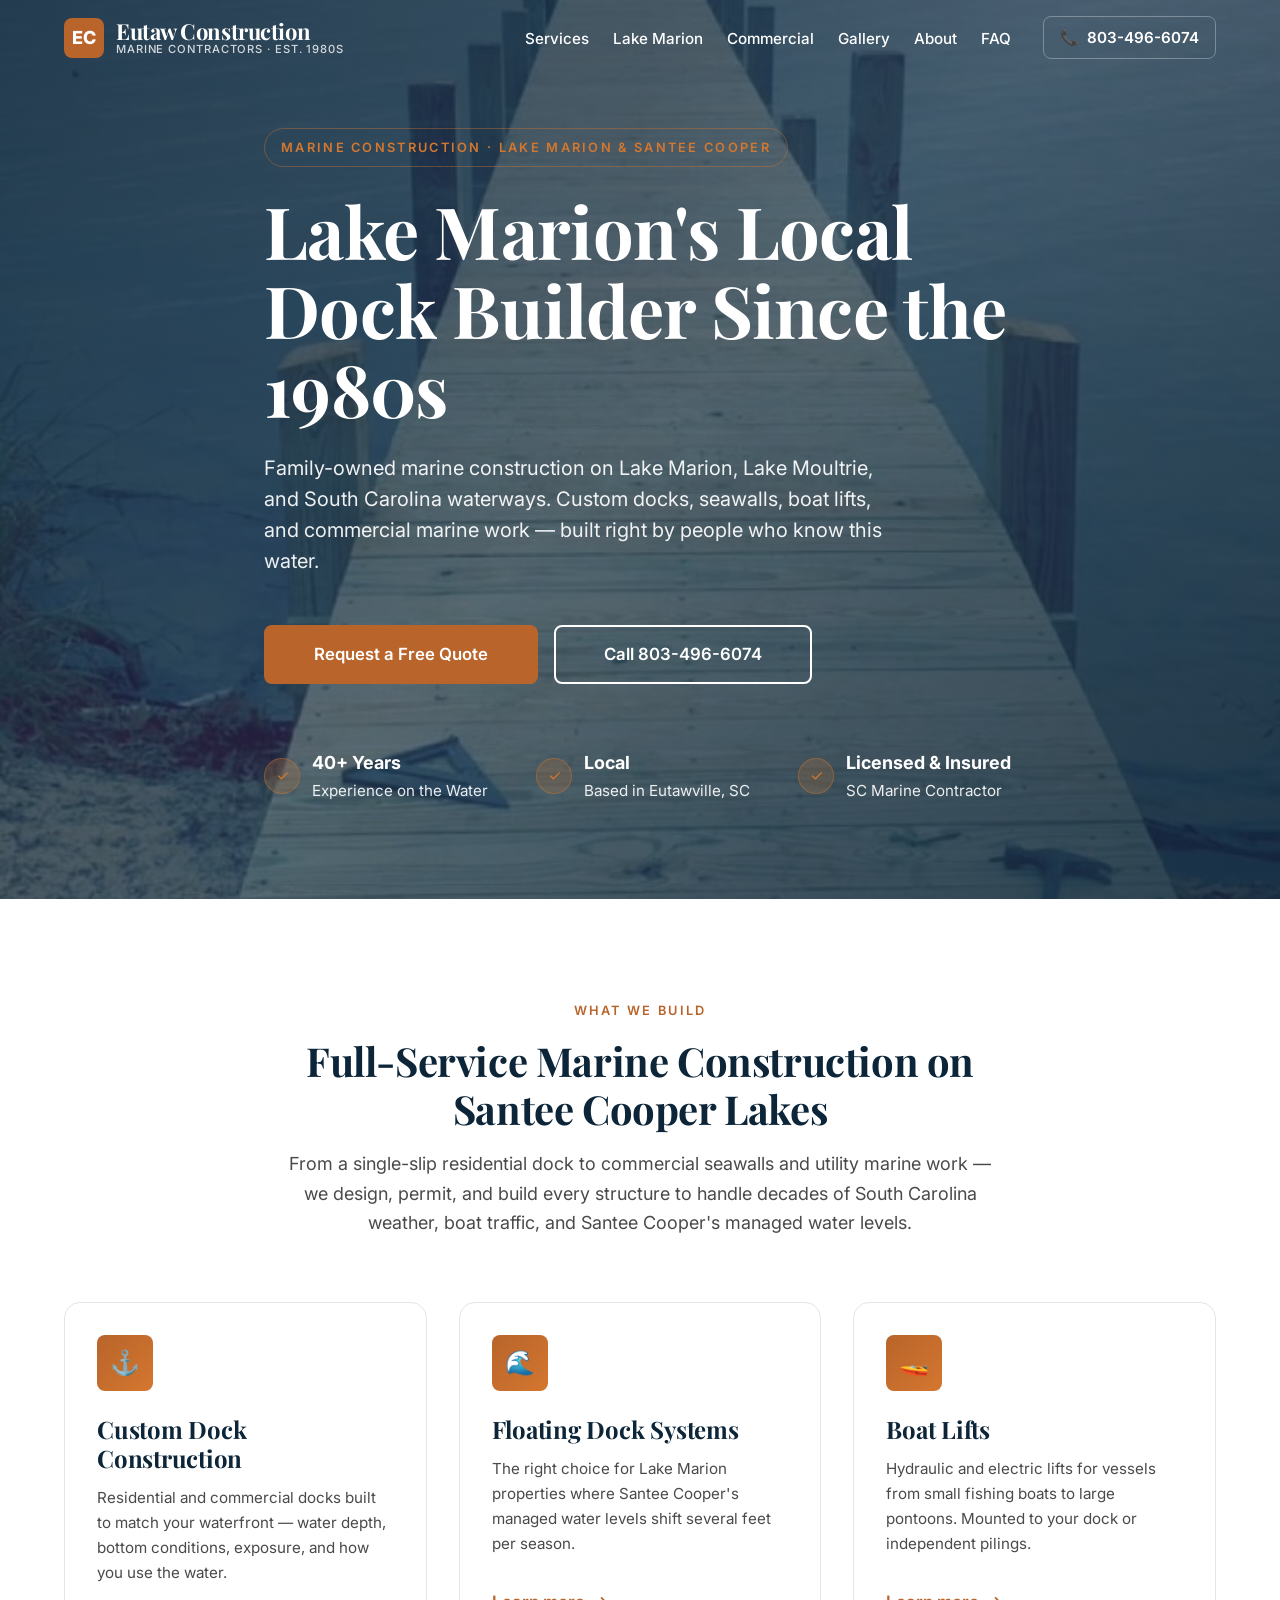
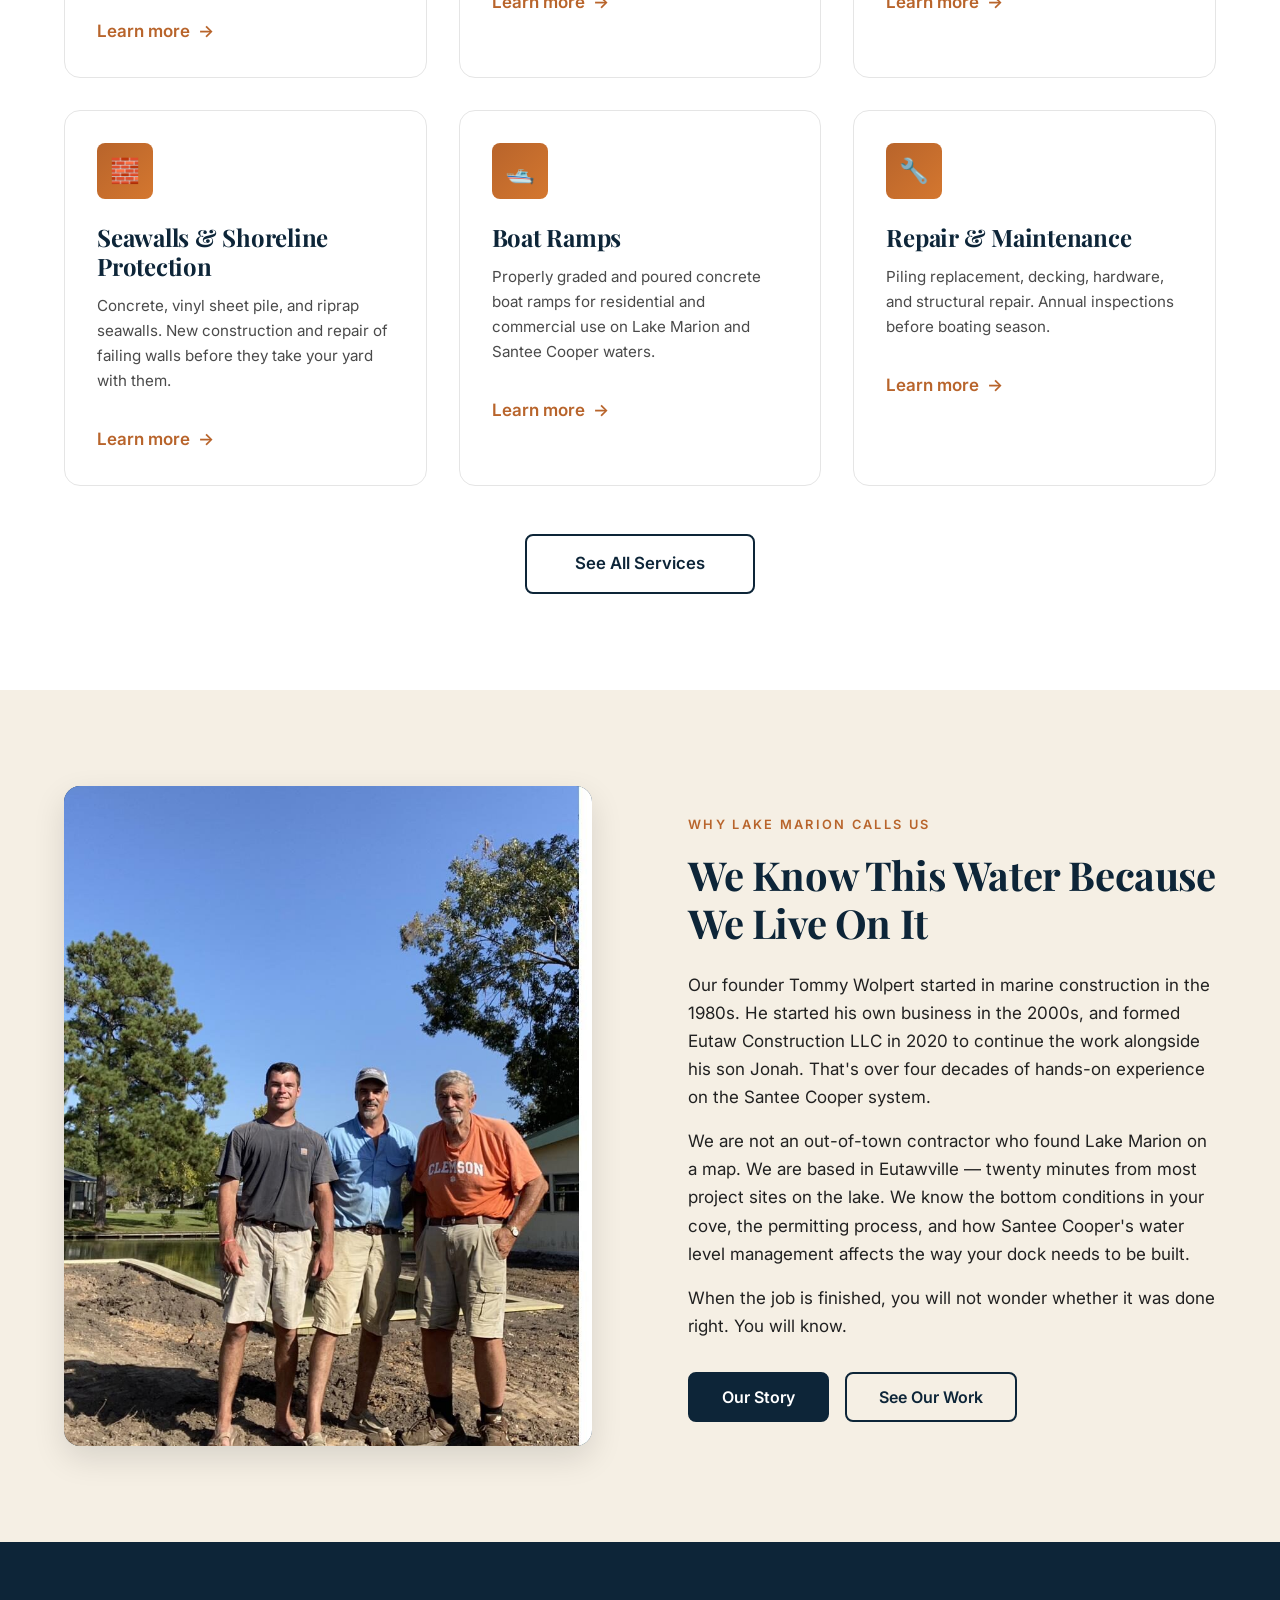
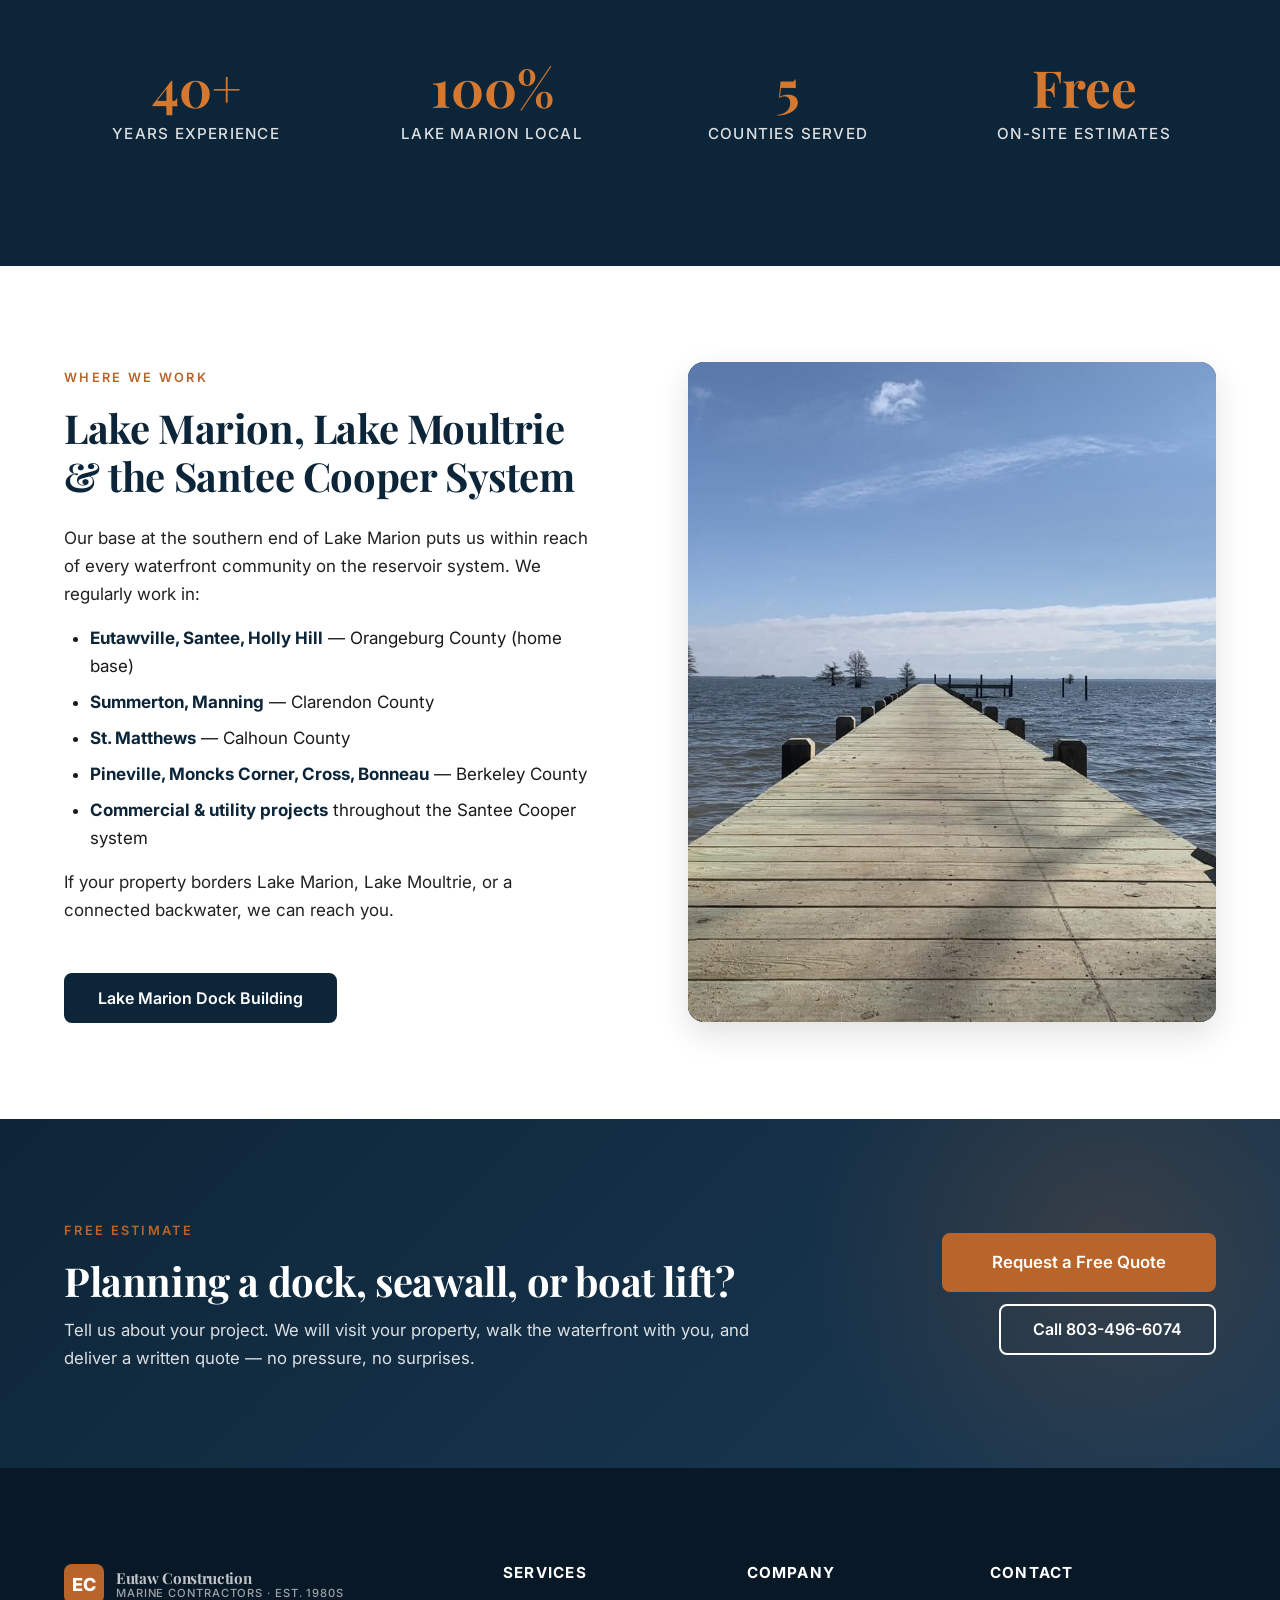
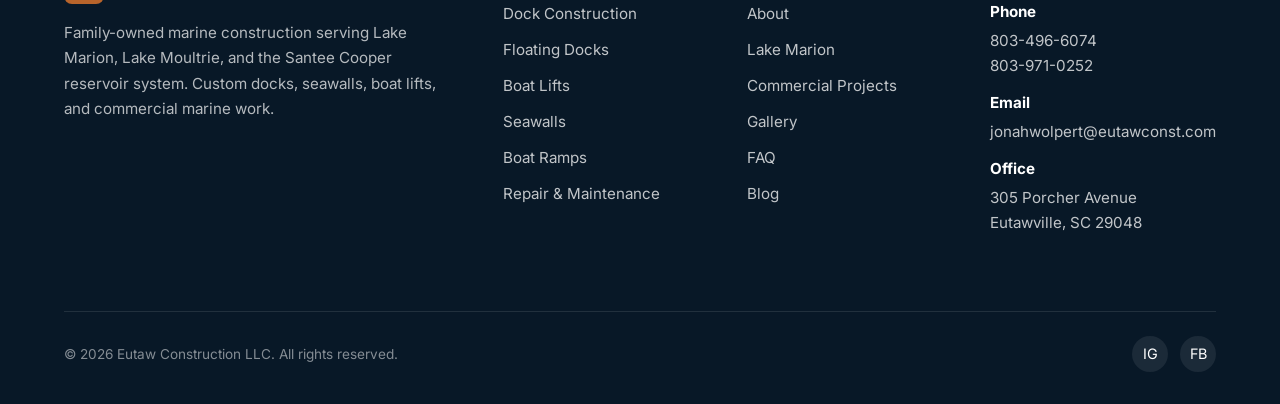
==== commit 65826461: "Add project photos across site (gallery, hero, services, commercial, about, lake-marion) - Gallery: " ====
--- a/index.html
+++ b/index.html
@@ -89,12 +89,12 @@
     </a>
     <nav class="nav" aria-label="Primary">
       <ul class="nav-list">
-        <li><a href="/services.html">Services</a></li>
-        <li><a href="/lake-marion.html">Lake Marion</a></li>
-        <li><a href="/commercial.html">Commercial</a></li>
-        <li><a href="/gallery.html">Gallery</a></li>
-        <li><a href="/about.html">About</a></li>
-        <li><a href="/faq.html">FAQ</a></li>
+        <li><a href='/services'>Services</a></li>
+        <li><a href='/lake-marion'>Lake Marion</a></li>
+        <li><a href='/commercial'>Commercial</a></li>
+        <li><a href='/gallery'>Gallery</a></li>
+        <li><a href='/about'>About</a></li>
+        <li><a href='/faq'>FAQ</a></li>
       </ul>
       <a href="tel:+18034966074" class="nav-phone">
         <span>📞</span><span class="nav-phone-label">803-496-6074</span>
@@ -106,15 +106,14 @@
 
 <!-- HERO -->
 <section class="hero" aria-label="Hero">
-  <div class="hero-bg"></div>
-  <!-- Replace the gradient above with: <div class="hero-bg-image" style="background-image:url('/images/hero-home.jpg')"></div> -->
+  <div class="hero-bg-image" style="background-image:url('/images/hero-home.jpg')"></div>
   <div class="hero-overlay"></div>
   <div class="container hero-content">
     <span class="hero-eyebrow">Marine Construction · Lake Marion & Santee Cooper</span>
     <h1>Lake Marion's Local Dock Builder Since the 1980s</h1>
     <p class="hero-subtitle">Family-owned marine construction on Lake Marion, Lake Moultrie, and South Carolina waterways. Custom docks, seawalls, boat lifts, and commercial marine work — built right by people who know this water.</p>
     <div class="btn-group">
-      <a href="/quote.html" class="btn btn-primary btn-lg">Request a Free Quote</a>
+      <a class='btn btn-primary btn-lg' href='/quote'>Request a Free Quote</a>
       <a href="tel:+18034966074" class="btn btn-secondary btn-lg">Call 803-496-6074</a>
     </div>
     <div class="hero-trust">
@@ -148,47 +147,47 @@
         <div class="card-icon" aria-hidden="true">⚓</div>
         <h3>Custom Dock Construction</h3>
         <p>Residential and commercial docks built to match your waterfront — water depth, bottom conditions, exposure, and how you use the water.</p>
-        <a href="/services.html#docks" class="card-link">Learn more</a>
+        <a class='card-link' href='/services#docks'>Learn more</a>
       </article>
 
       <article class="card">
         <div class="card-icon" aria-hidden="true">🌊</div>
         <h3>Floating Dock Systems</h3>
         <p>The right choice for Lake Marion properties where Santee Cooper's managed water levels shift several feet per season.</p>
-        <a href="/services.html#floating" class="card-link">Learn more</a>
+        <a class='card-link' href='/services#floating'>Learn more</a>
       </article>
 
       <article class="card">
         <div class="card-icon" aria-hidden="true">🚤</div>
         <h3>Boat Lifts</h3>
         <p>Hydraulic and electric lifts for vessels from small fishing boats to large pontoons. Mounted to your dock or independent pilings.</p>
-        <a href="/services.html#lifts" class="card-link">Learn more</a>
+        <a class='card-link' href='/services#lifts'>Learn more</a>
       </article>
 
       <article class="card">
         <div class="card-icon" aria-hidden="true">🧱</div>
         <h3>Seawalls & Shoreline Protection</h3>
         <p>Concrete, vinyl sheet pile, and riprap seawalls. New construction and repair of failing walls before they take your yard with them.</p>
-        <a href="/services.html#seawalls" class="card-link">Learn more</a>
+        <a class='card-link' href='/services#seawalls'>Learn more</a>
       </article>
 
       <article class="card">
         <div class="card-icon" aria-hidden="true">🛥️</div>
         <h3>Boat Ramps</h3>
         <p>Properly graded and poured concrete boat ramps for residential and commercial use on Lake Marion and Santee Cooper waters.</p>
-        <a href="/services.html#ramps" class="card-link">Learn more</a>
+        <a class='card-link' href='/services#ramps'>Learn more</a>
       </article>
 
       <article class="card">
         <div class="card-icon" aria-hidden="true">🔧</div>
         <h3>Repair & Maintenance</h3>
         <p>Piling replacement, decking, hardware, and structural repair. Annual inspections before boating season.</p>
-        <a href="/services.html#repair" class="card-link">Learn more</a>
+        <a class='card-link' href='/services#repair'>Learn more</a>
       </article>
     </div>
 
     <div class="text-center mt-8">
-      <a href="/services.html" class="btn btn-outline btn-lg">See All Services</a>
+      <a class='btn btn-outline btn-lg' href='/services'>See All Services</a>
     </div>
   </div>
 </section>
@@ -198,9 +197,7 @@
   <div class="container">
     <div class="feature">
       <div class="feature-media">
-        <div class="gallery-placeholder">
-          [ Replace with: /images/why-eutaw.jpg<br>Photo of your crew or a recent finished dock ]
-        </div>
+        <img src="/images/why-eutaw.jpg" alt="Eutaw Construction crew at a finished dock on Lake Marion, SC" loading="lazy" width="1600" height="1182">
       </div>
       <div class="feature-content">
         <span class="eyebrow">Why Lake Marion Calls Us</span>
@@ -209,8 +206,8 @@
         <p>We are not an out-of-town contractor who found Lake Marion on a map. We are based in Eutawville — twenty minutes from most project sites on the lake. We know the bottom conditions in your cove, the permitting process, and how Santee Cooper's water level management affects the way your dock needs to be built.</p>
         <p>When the job is finished, you will not wonder whether it was done right. You will know.</p>
         <div class="btn-group mt-6">
-          <a href="/about.html" class="btn btn-dark">Our Story</a>
-          <a href="/gallery.html" class="btn btn-outline">See Our Work</a>
+          <a class='btn btn-dark' href='/about'>Our Story</a>
+          <a class='btn btn-outline' href='/gallery'>See Our Work</a>
         </div>
       </div>
     </div>
@@ -257,12 +254,10 @@
           <li><strong>Commercial & utility projects</strong> throughout the Santee Cooper system</li>
         </ul>
         <p>If your property borders Lake Marion, Lake Moultrie, or a connected backwater, we can reach you.</p>
-        <a href="/lake-marion.html" class="btn btn-dark mt-6">Lake Marion Dock Building</a>
+        <a class='btn btn-dark mt-6' href='/lake-marion'>Lake Marion Dock Building</a>
       </div>
       <div class="feature-media">
-        <div class="gallery-placeholder">
-          [ Replace with: /images/service-area-map.jpg<br>Map of Lake Marion / Santee Cooper service area, or aerial photo of the lake ]
-        </div>
+        <img src="/images/service-area.jpg" alt="Dock reaching into Lake Marion toward the Santee Cooper reservoir, SC" loading="lazy" width="1600" height="1182">
       </div>
     </div>
   </div>
@@ -278,7 +273,7 @@
         <p>Tell us about your project. We will visit your property, walk the waterfront with you, and deliver a written quote — no pressure, no surprises.</p>
       </div>
       <div class="cta-banner-actions">
-        <a href="/quote.html" class="btn btn-primary btn-lg">Request a Free Quote</a>
+        <a class='btn btn-primary btn-lg' href='/quote'>Request a Free Quote</a>
         <a href="tel:+18034966074" class="btn btn-secondary">Call 803-496-6074</a>
       </div>
     </div>
@@ -299,22 +294,22 @@
       <div>
         <h4>Services</h4>
         <ul>
-          <li><a href="/services.html#docks">Dock Construction</a></li>
-          <li><a href="/services.html#floating">Floating Docks</a></li>
-          <li><a href="/services.html#lifts">Boat Lifts</a></li>
-          <li><a href="/services.html#seawalls">Seawalls</a></li>
-          <li><a href="/services.html#ramps">Boat Ramps</a></li>
-          <li><a href="/services.html#repair">Repair & Maintenance</a></li>
+          <li><a href='/services#docks'>Dock Construction</a></li>
+          <li><a href='/services#floating'>Floating Docks</a></li>
+          <li><a href='/services#lifts'>Boat Lifts</a></li>
+          <li><a href='/services#seawalls'>Seawalls</a></li>
+          <li><a href='/services#ramps'>Boat Ramps</a></li>
+          <li><a href='/services#repair'>Repair & Maintenance</a></li>
         </ul>
       </div>
       <div>
         <h4>Company</h4>
         <ul>
-          <li><a href="/about.html">About</a></li>
-          <li><a href="/lake-marion.html">Lake Marion</a></li>
-          <li><a href="/commercial.html">Commercial Projects</a></li>
-          <li><a href="/gallery.html">Gallery</a></li>
-          <li><a href="/faq.html">FAQ</a></li>
+          <li><a href='/about'>About</a></li>
+          <li><a href='/lake-marion'>Lake Marion</a></li>
+          <li><a href='/commercial'>Commercial Projects</a></li>
+          <li><a href='/gallery'>Gallery</a></li>
+          <li><a href='/faq'>FAQ</a></li>
           <li><a href="/blog/">Blog</a></li>
         </ul>
       </div>
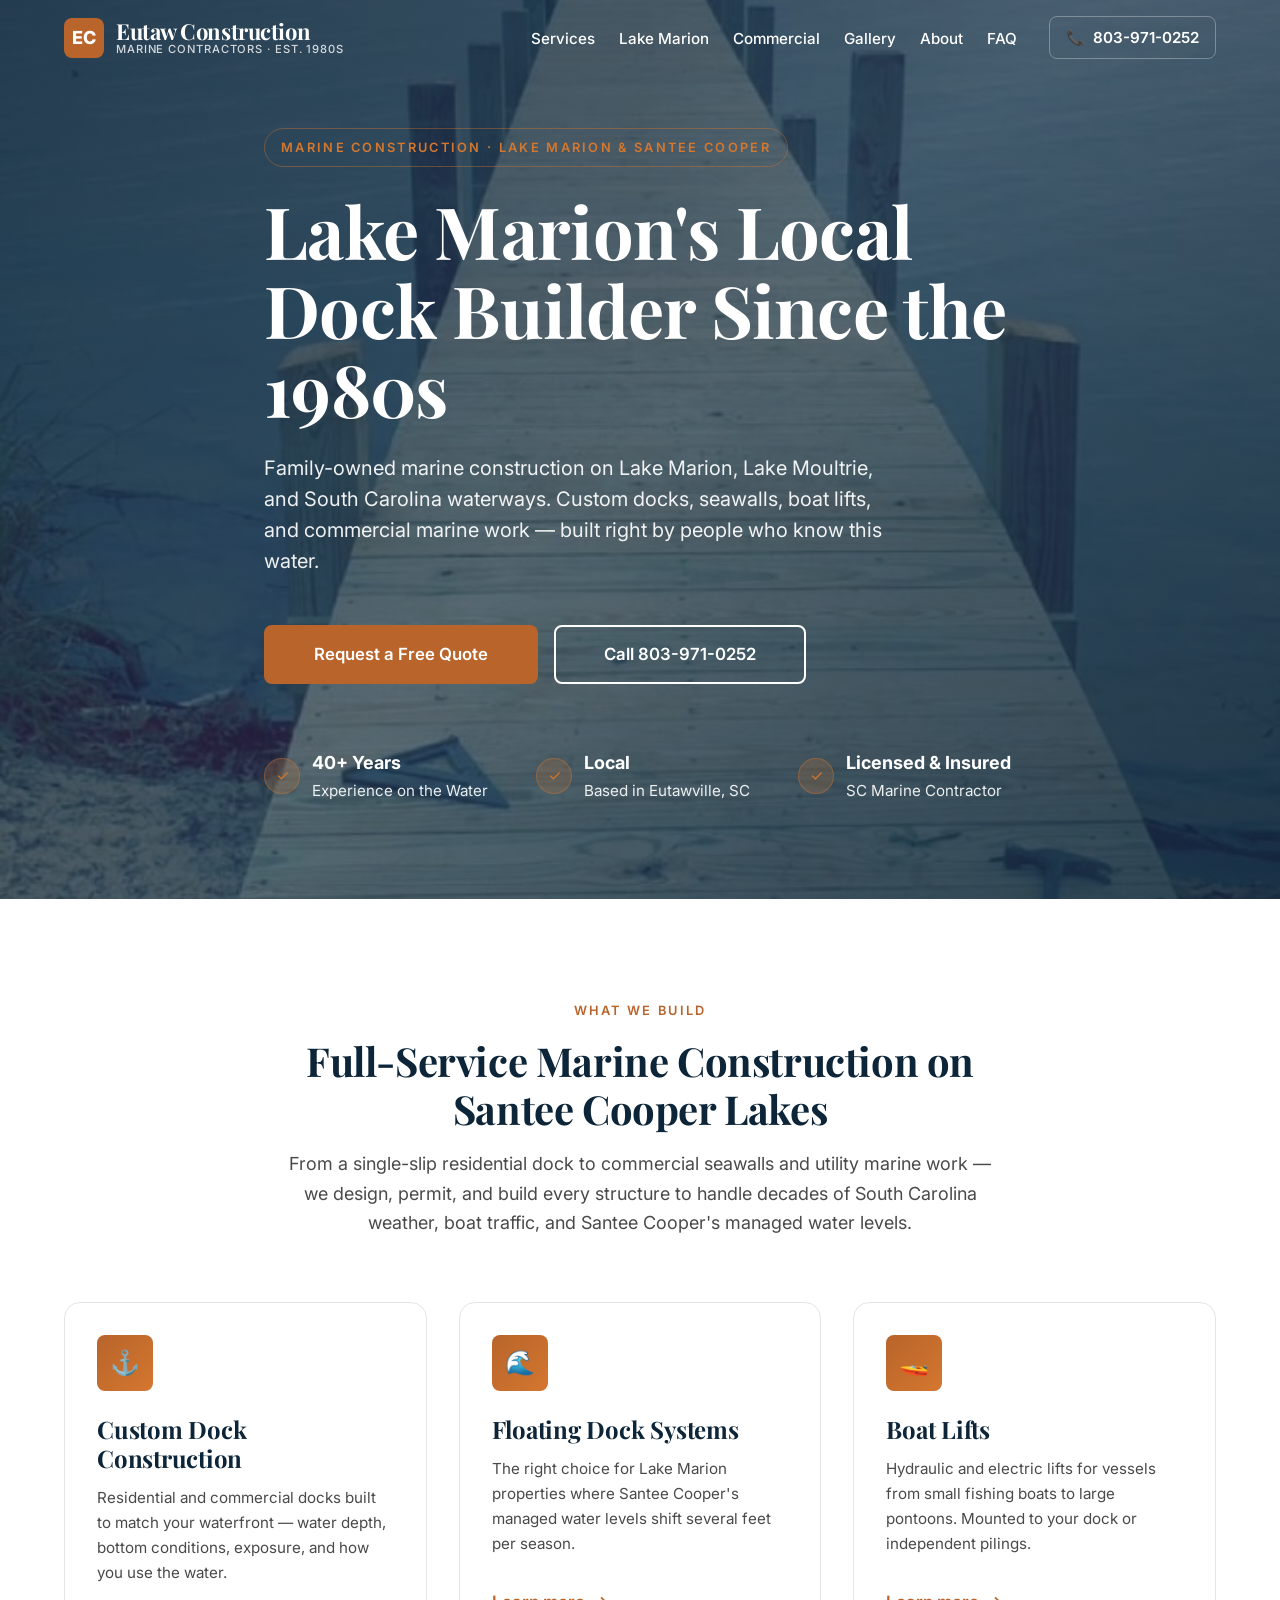
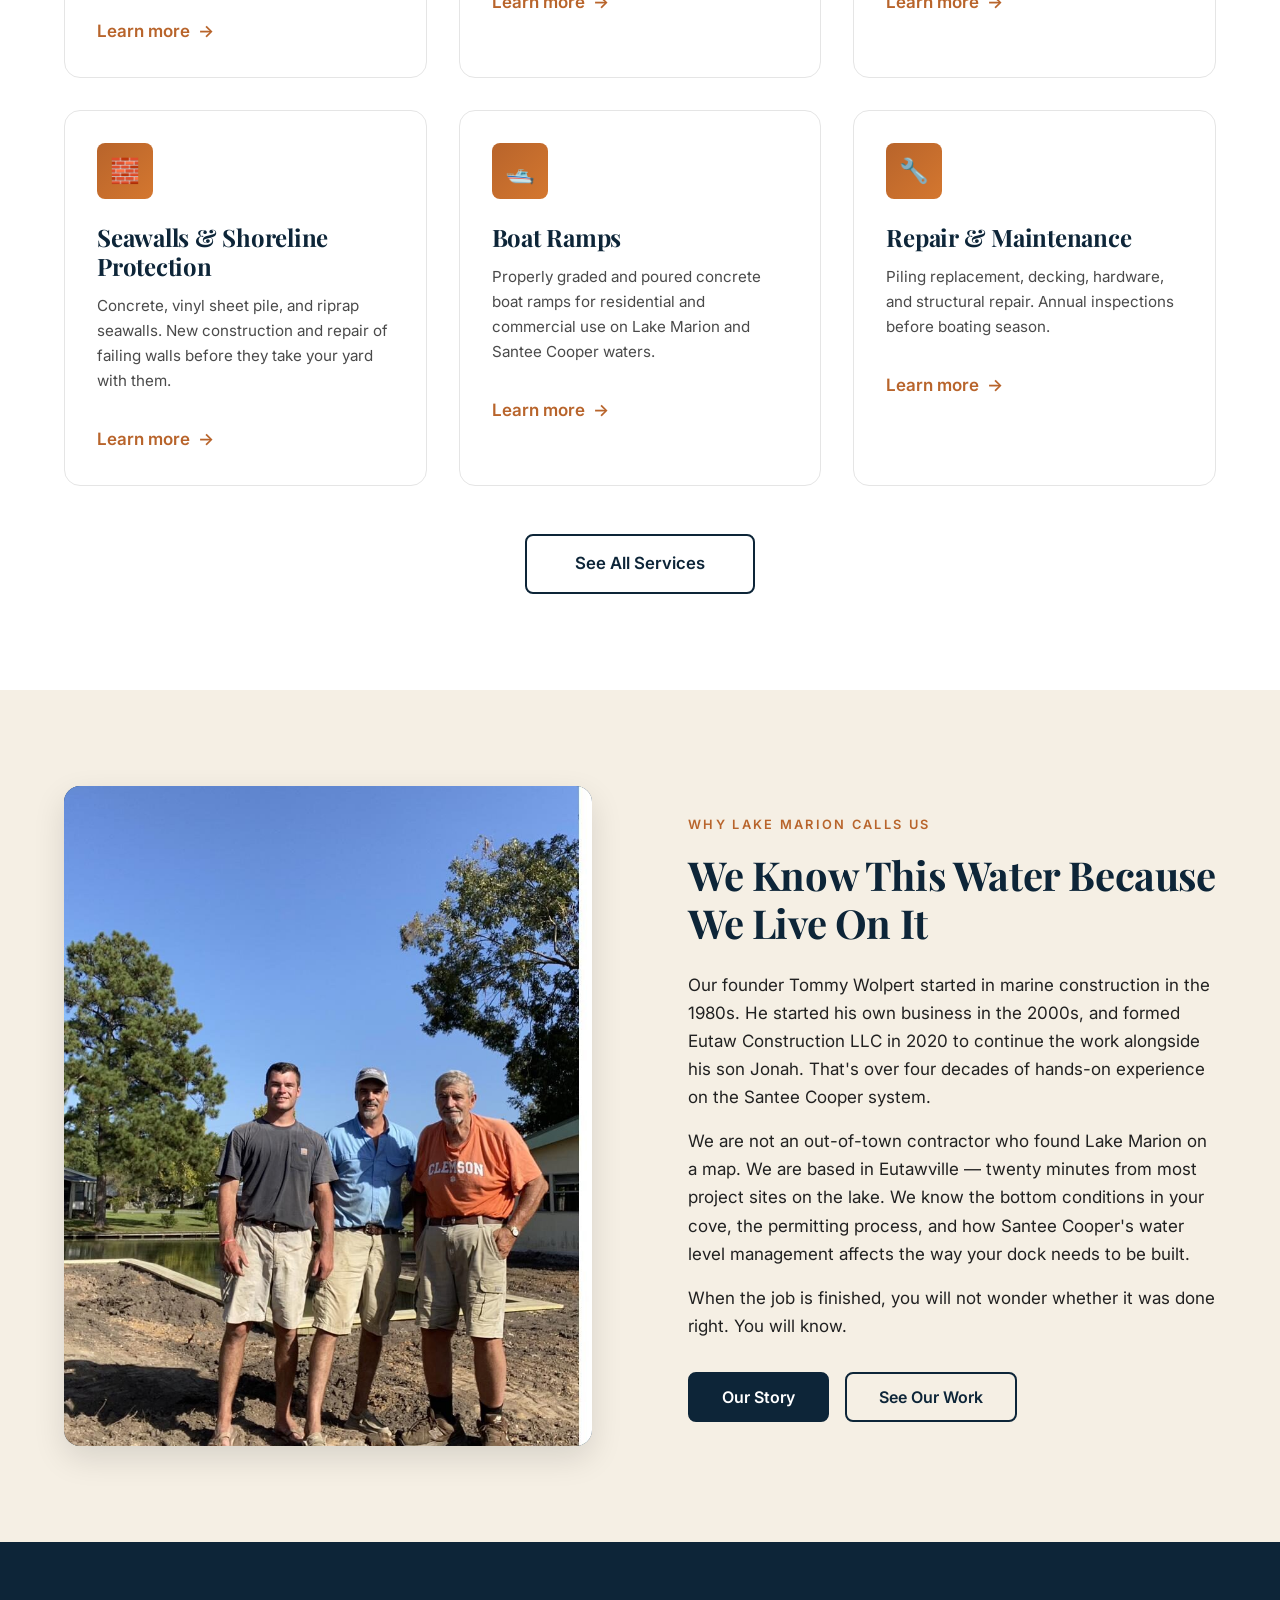
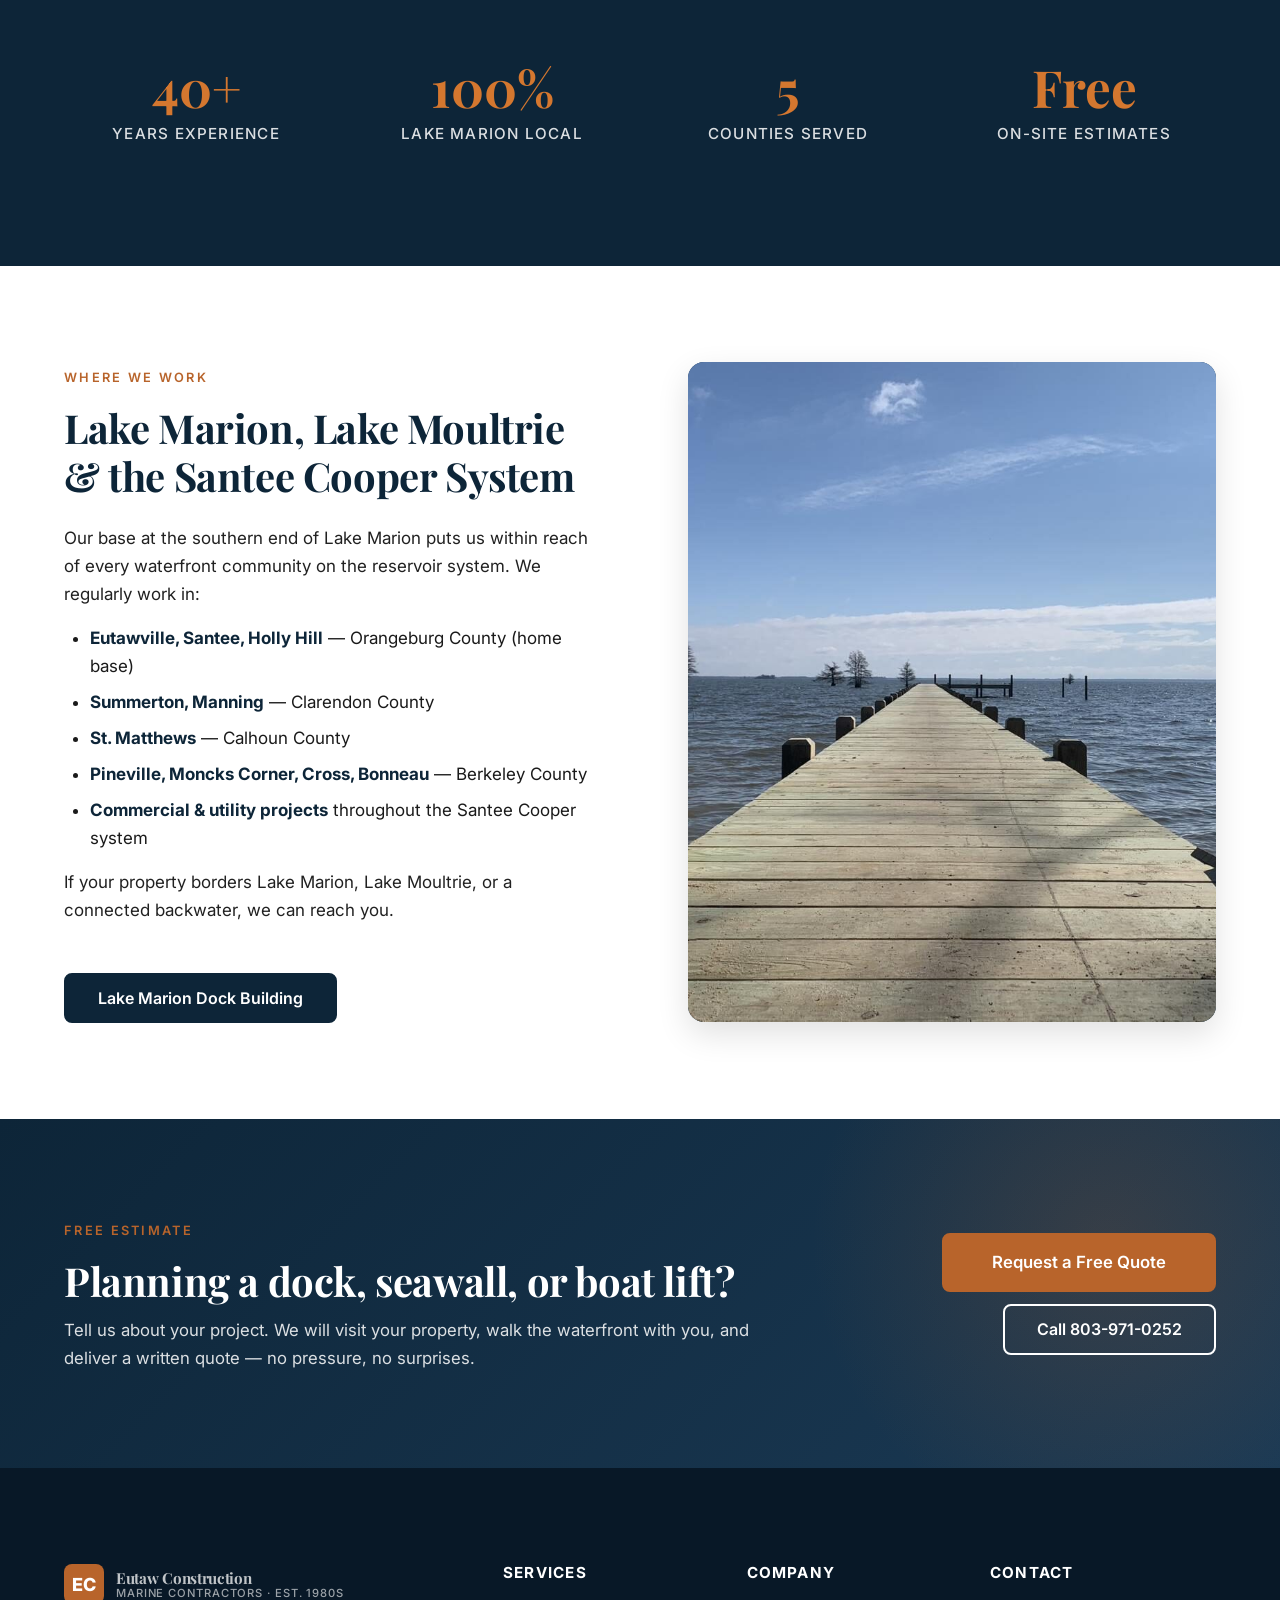
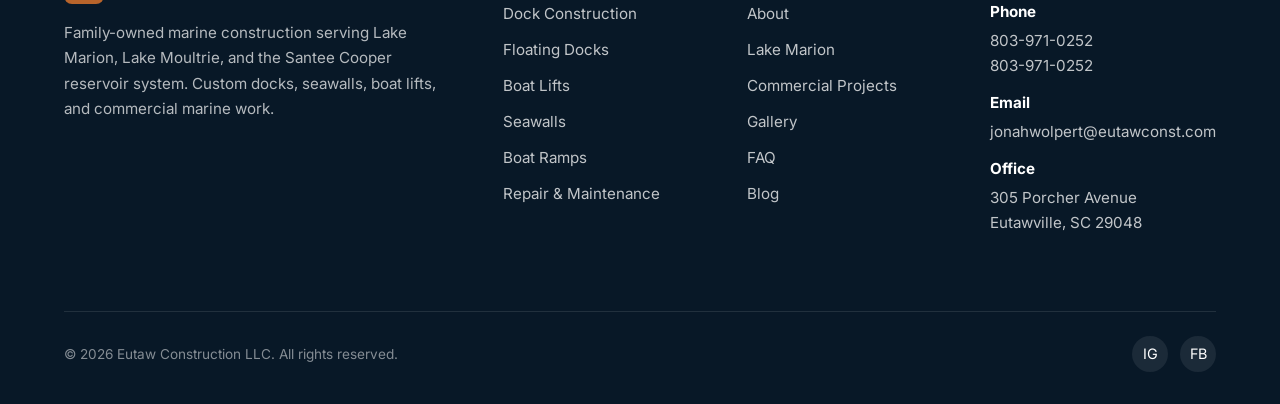
==== commit a1aeb002: "Update contact phone to 803-971-0252; add Eli Wolpert to About page" ====
--- a/index.html
+++ b/index.html
@@ -4,7 +4,7 @@
 <meta charset="UTF-8">
 <meta name="viewport" content="width=device-width, initial-scale=1.0">
 <title>Dock Builder Lake Marion SC | Eutaw Construction LLC | Marine Construction</title>
-<meta name="description" content="Eutaw Construction LLC builds custom docks, seawalls, boat lifts, and marine structures on Lake Marion and Santee Cooper, SC. Family-owned since the 1980s. Free estimates. Call 803-496-6074.">
+<meta name="description" content="Eutaw Construction LLC builds custom docks, seawalls, boat lifts, and marine structures on Lake Marion and Santee Cooper, SC. Family-owned since the 1980s. Free estimates. Call 803-971-0252.">
 <meta name="robots" content="index, follow, max-image-preview:large">
 <link rel="canonical" href="https://www.eutawconst.com/">
 
@@ -42,7 +42,7 @@
   "logo": "https://www.eutawconst.com/images/logo.png",
   "image": "https://www.eutawconst.com/images/og-home.jpg",
   "description": "Family-owned marine construction company specializing in dock construction, seawalls, boat lifts, and commercial marine work on Lake Marion and Santee Cooper in South Carolina. Owner has 40+ years of marine construction experience dating back to the 1980s.",
-  "telephone": "+1-803-496-6074",
+  "telephone": "+1-803-971-0252",
   "email": "jonahwolpert@eutawconst.com",
   "foundingDate": "2020",
   "address": {
@@ -96,8 +96,8 @@
         <li><a href='/about'>About</a></li>
         <li><a href='/faq'>FAQ</a></li>
       </ul>
-      <a href="tel:+18034966074" class="nav-phone">
-        <span>📞</span><span class="nav-phone-label">803-496-6074</span>
+      <a href="tel:+18039710252" class="nav-phone">
+        <span>📞</span><span class="nav-phone-label">803-971-0252</span>
       </a>
       <button class="nav-toggle" aria-label="Toggle menu" aria-expanded="false">☰</button>
     </nav>
@@ -114,7 +114,7 @@
     <p class="hero-subtitle">Family-owned marine construction on Lake Marion, Lake Moultrie, and South Carolina waterways. Custom docks, seawalls, boat lifts, and commercial marine work — built right by people who know this water.</p>
     <div class="btn-group">
       <a class='btn btn-primary btn-lg' href='/quote'>Request a Free Quote</a>
-      <a href="tel:+18034966074" class="btn btn-secondary btn-lg">Call 803-496-6074</a>
+      <a href="tel:+18039710252" class="btn btn-secondary btn-lg">Call 803-971-0252</a>
     </div>
     <div class="hero-trust">
       <div class="hero-trust-item">
@@ -274,7 +274,7 @@
       </div>
       <div class="cta-banner-actions">
         <a class='btn btn-primary btn-lg' href='/quote'>Request a Free Quote</a>
-        <a href="tel:+18034966074" class="btn btn-secondary">Call 803-496-6074</a>
+        <a href="tel:+18039710252" class="btn btn-secondary">Call 803-971-0252</a>
       </div>
     </div>
   </div>
@@ -318,7 +318,7 @@
         <div class="footer-contact-item">
           <div>
             <strong>Phone</strong>
-            <a href="tel:+18034966074">803-496-6074</a><br>
+            <a href="tel:+18039710252">803-971-0252</a><br>
             <a href="tel:+18039710252">803-971-0252</a>
           </div>
         </div>
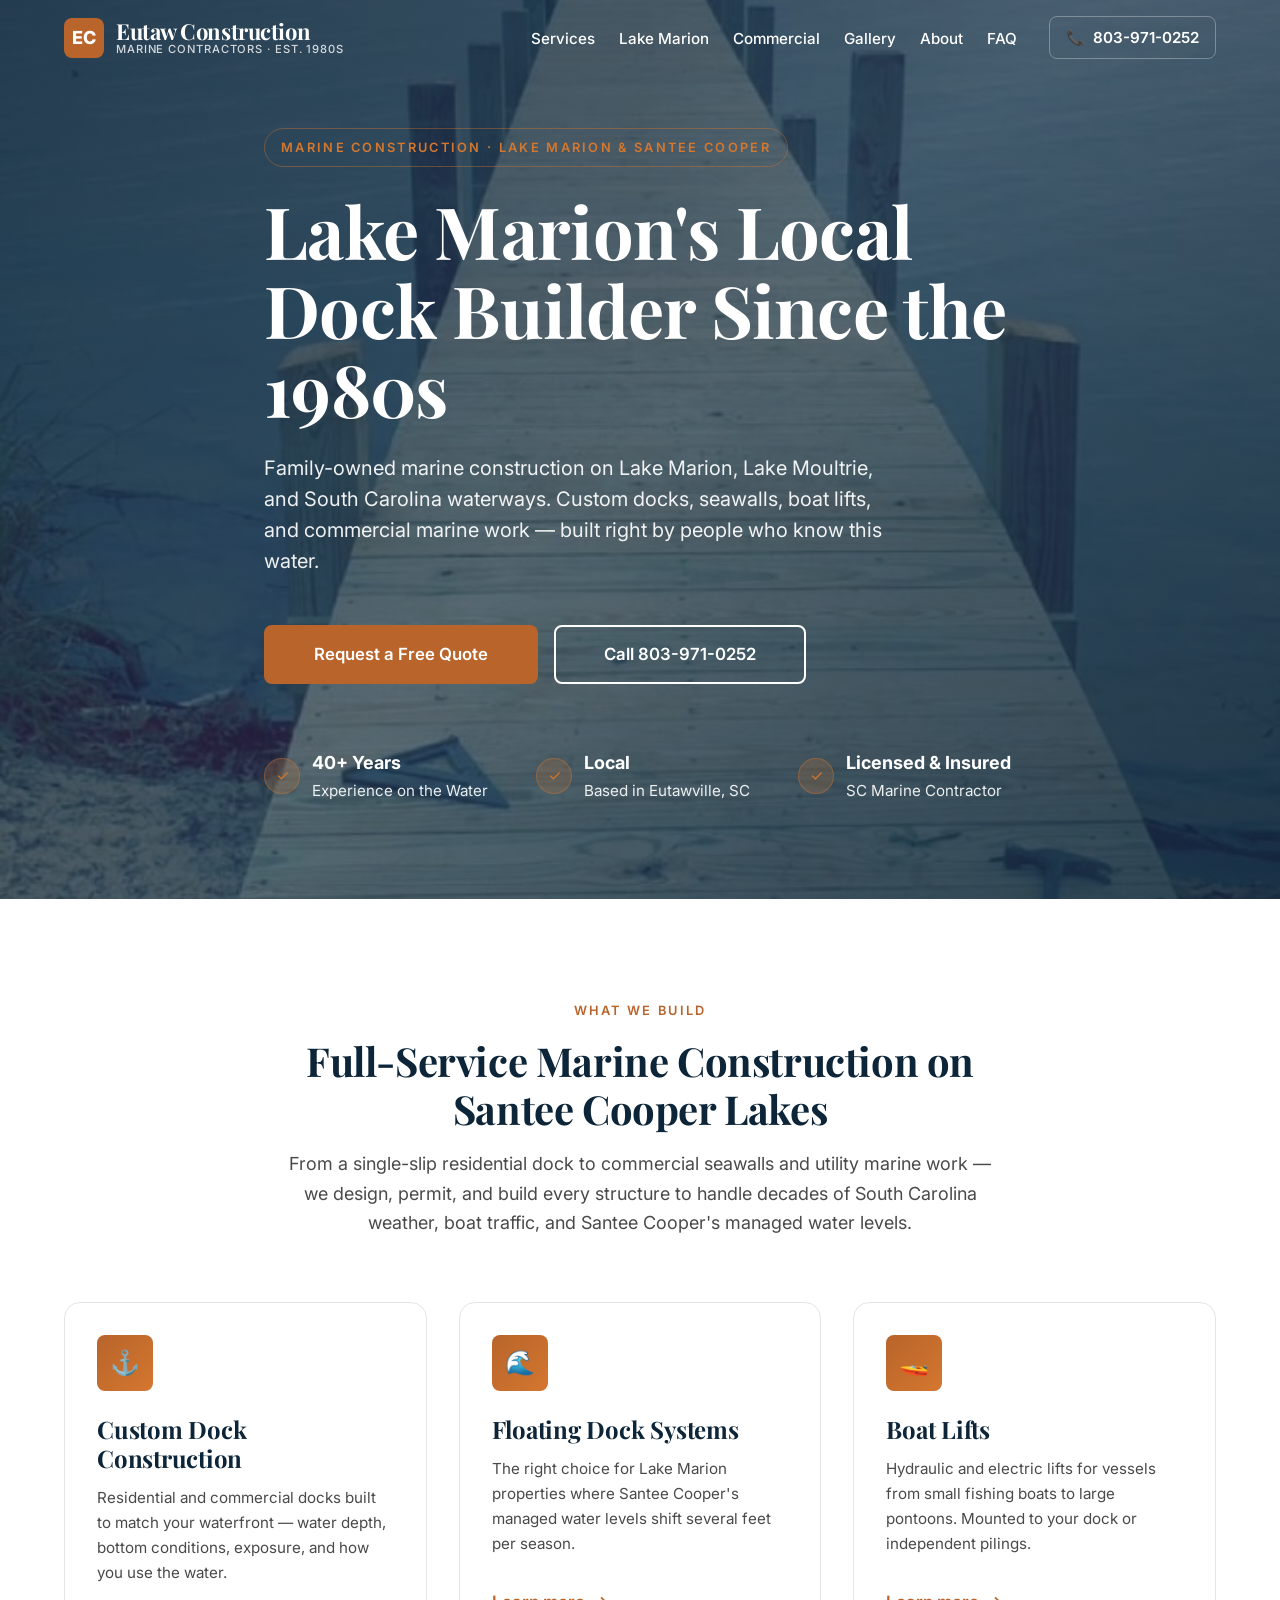
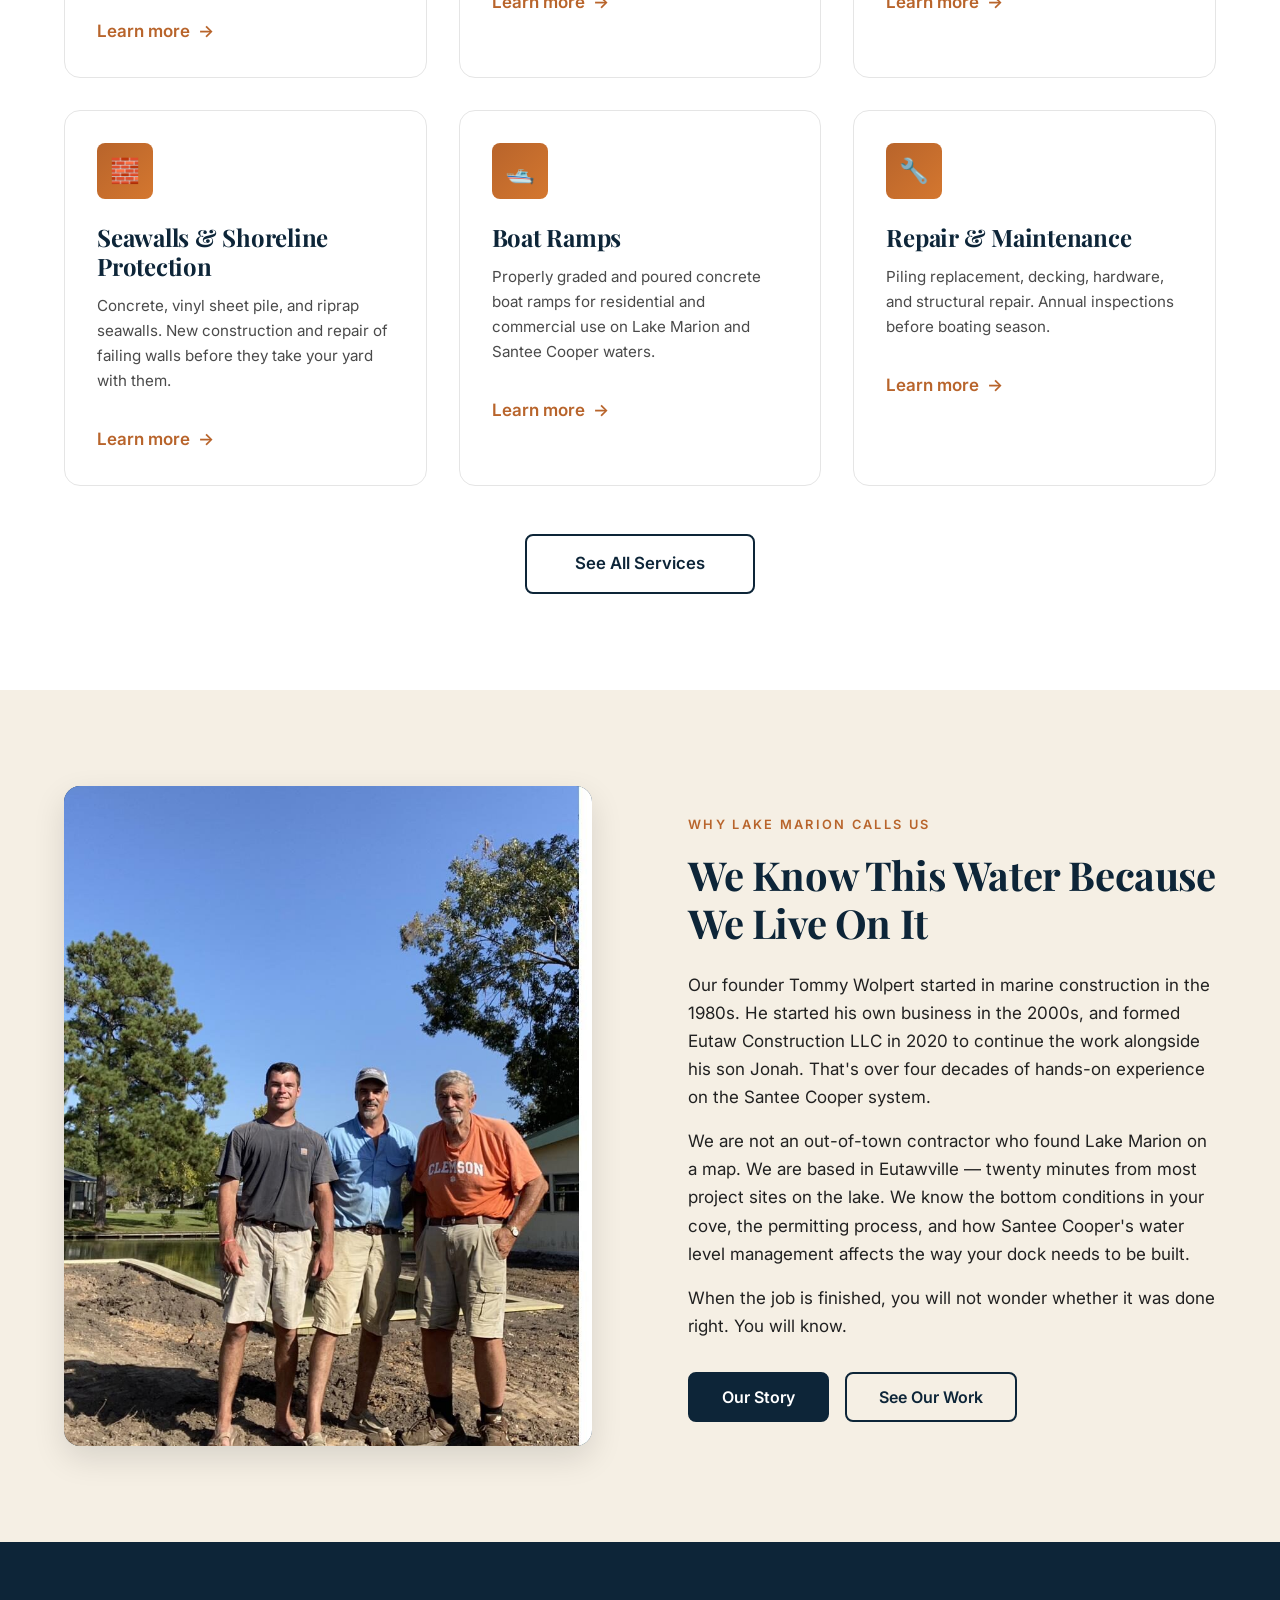
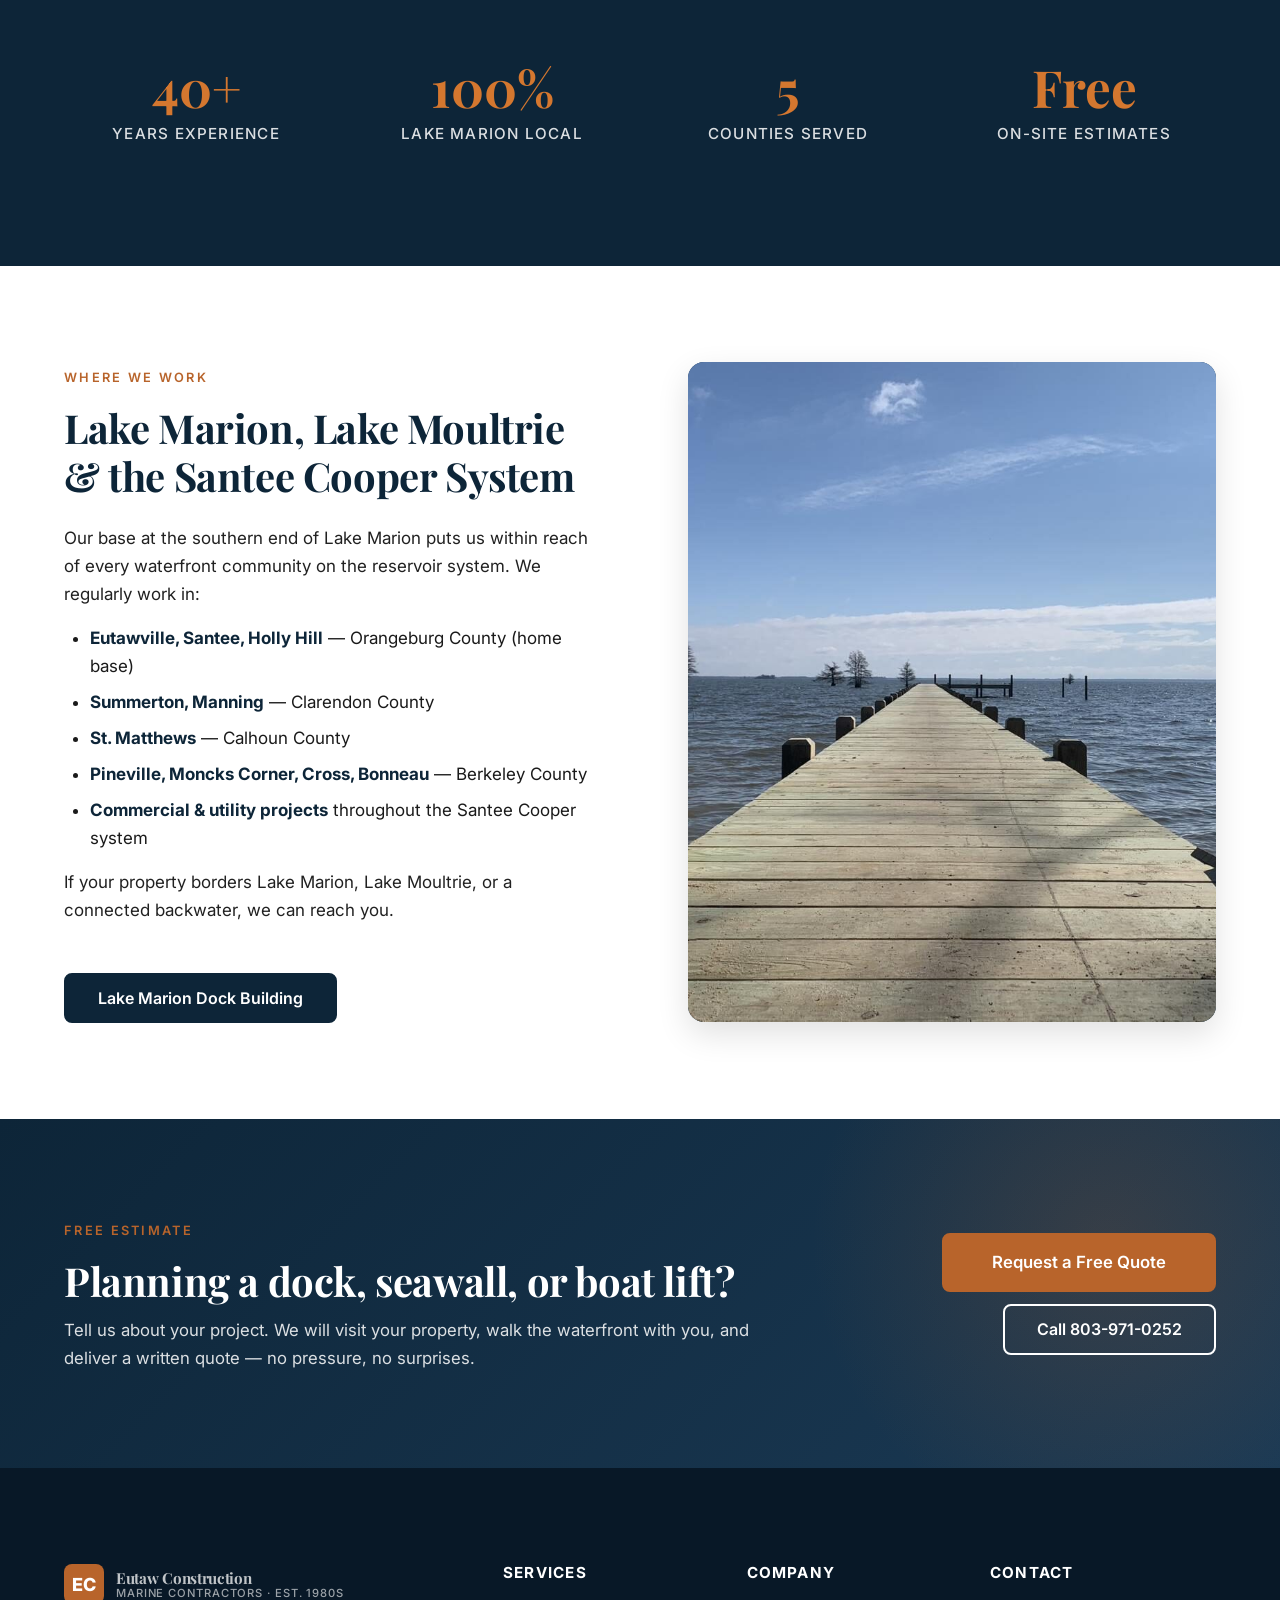
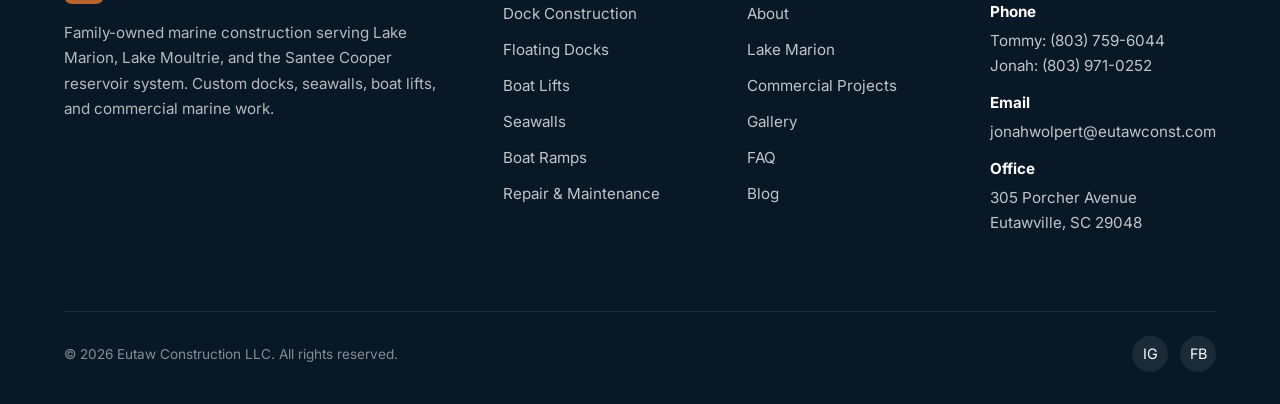
==== commit eec1ed6a: "Add 6 new dock photos; add Tommy's number (803-759-6044); fix phone footer" ====
--- a/index.html
+++ b/index.html
@@ -318,8 +318,8 @@
         <div class="footer-contact-item">
           <div>
             <strong>Phone</strong>
-            <a href="tel:+18039710252">803-971-0252</a><br>
-            <a href="tel:+18039710252">803-971-0252</a>
+            <a href="tel:+18037596044">Tommy: (803) 759-6044</a><br>
+            <a href="tel:+18039710252">Jonah: (803) 971-0252</a>
           </div>
         </div>
         <div class="footer-contact-item">
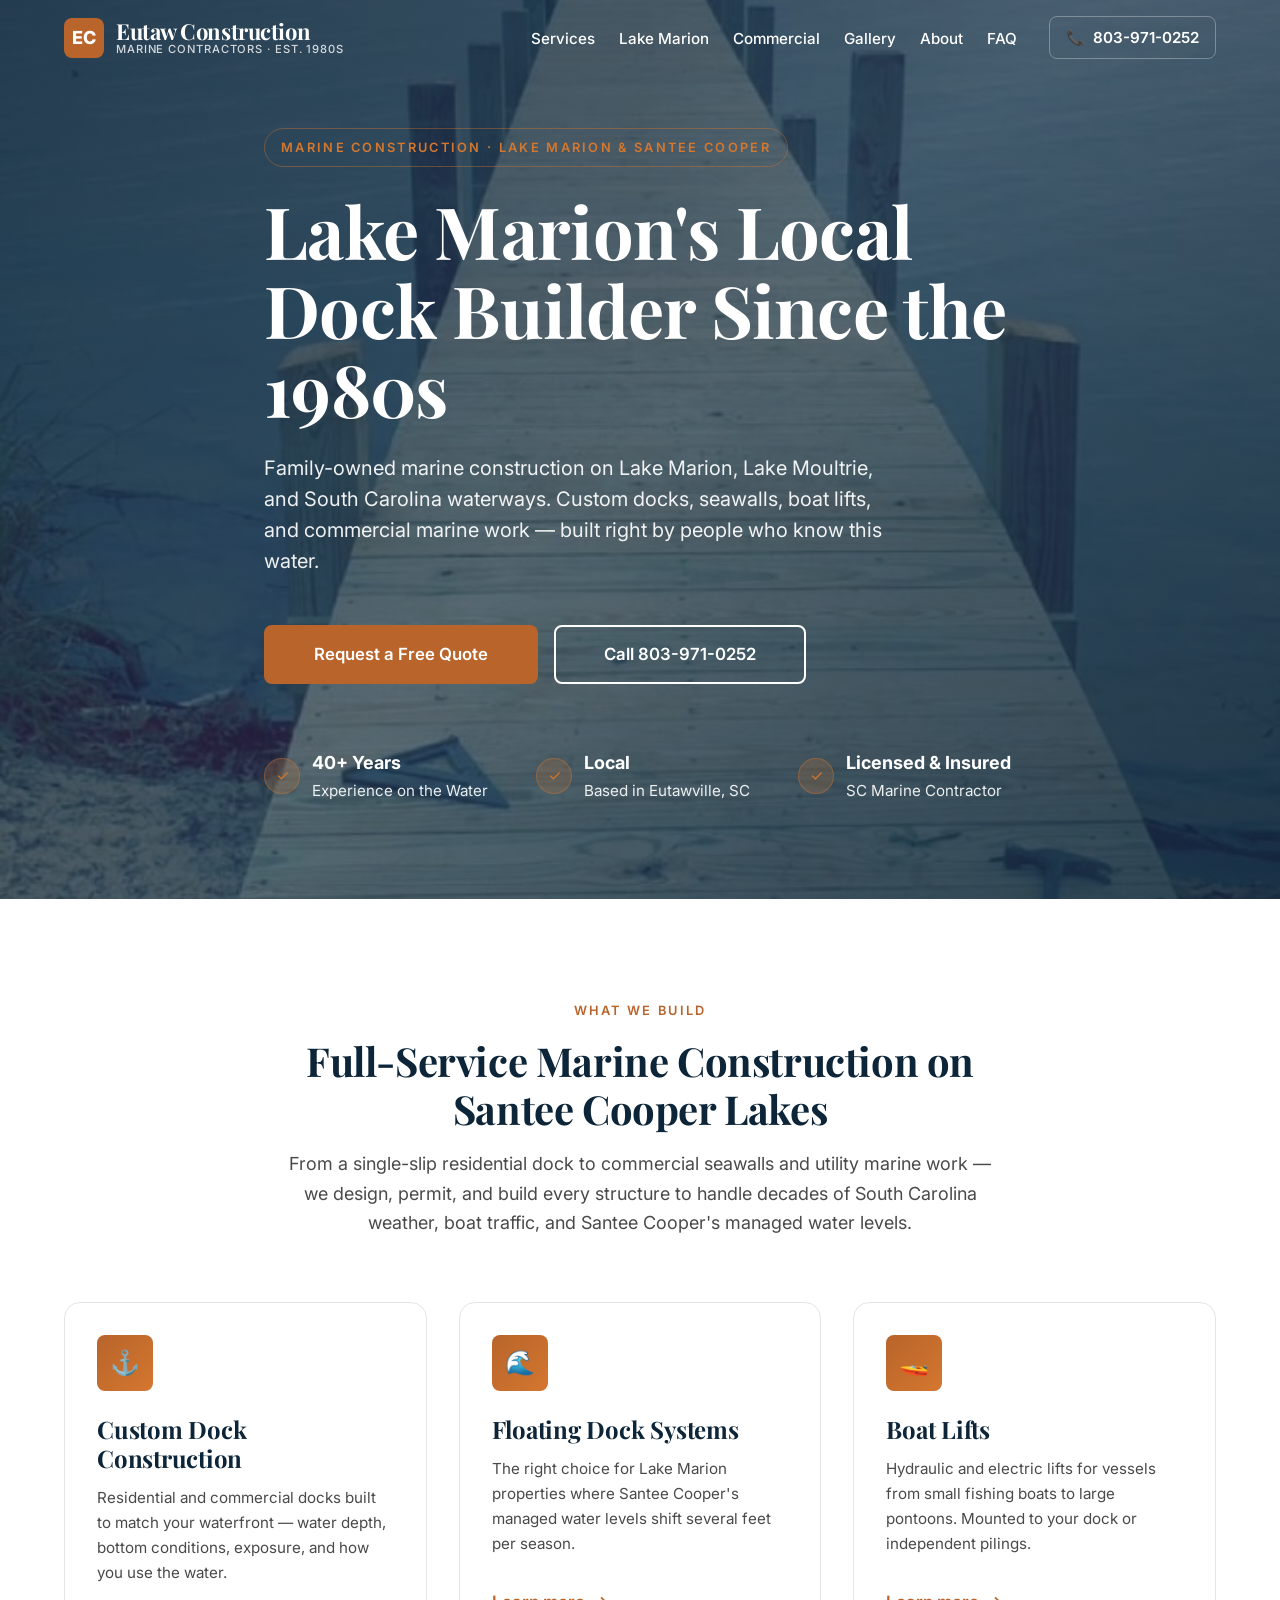
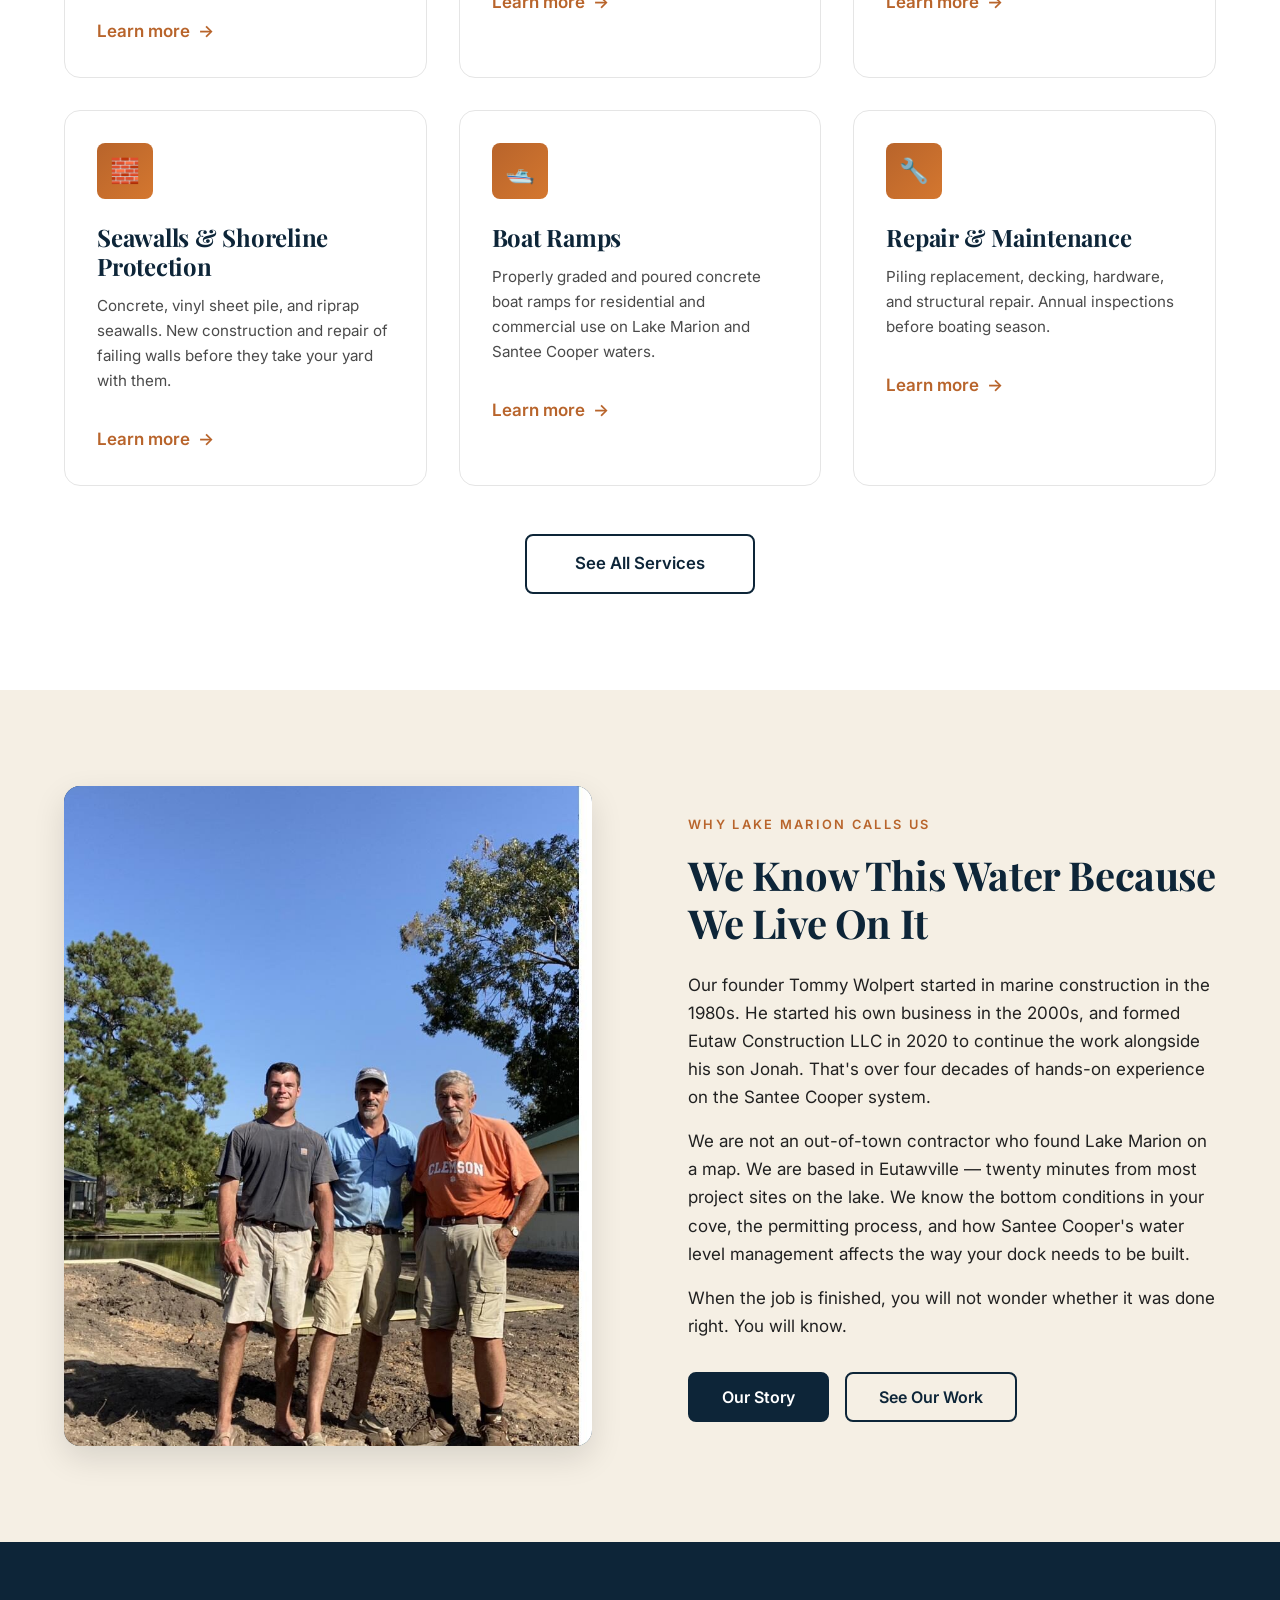
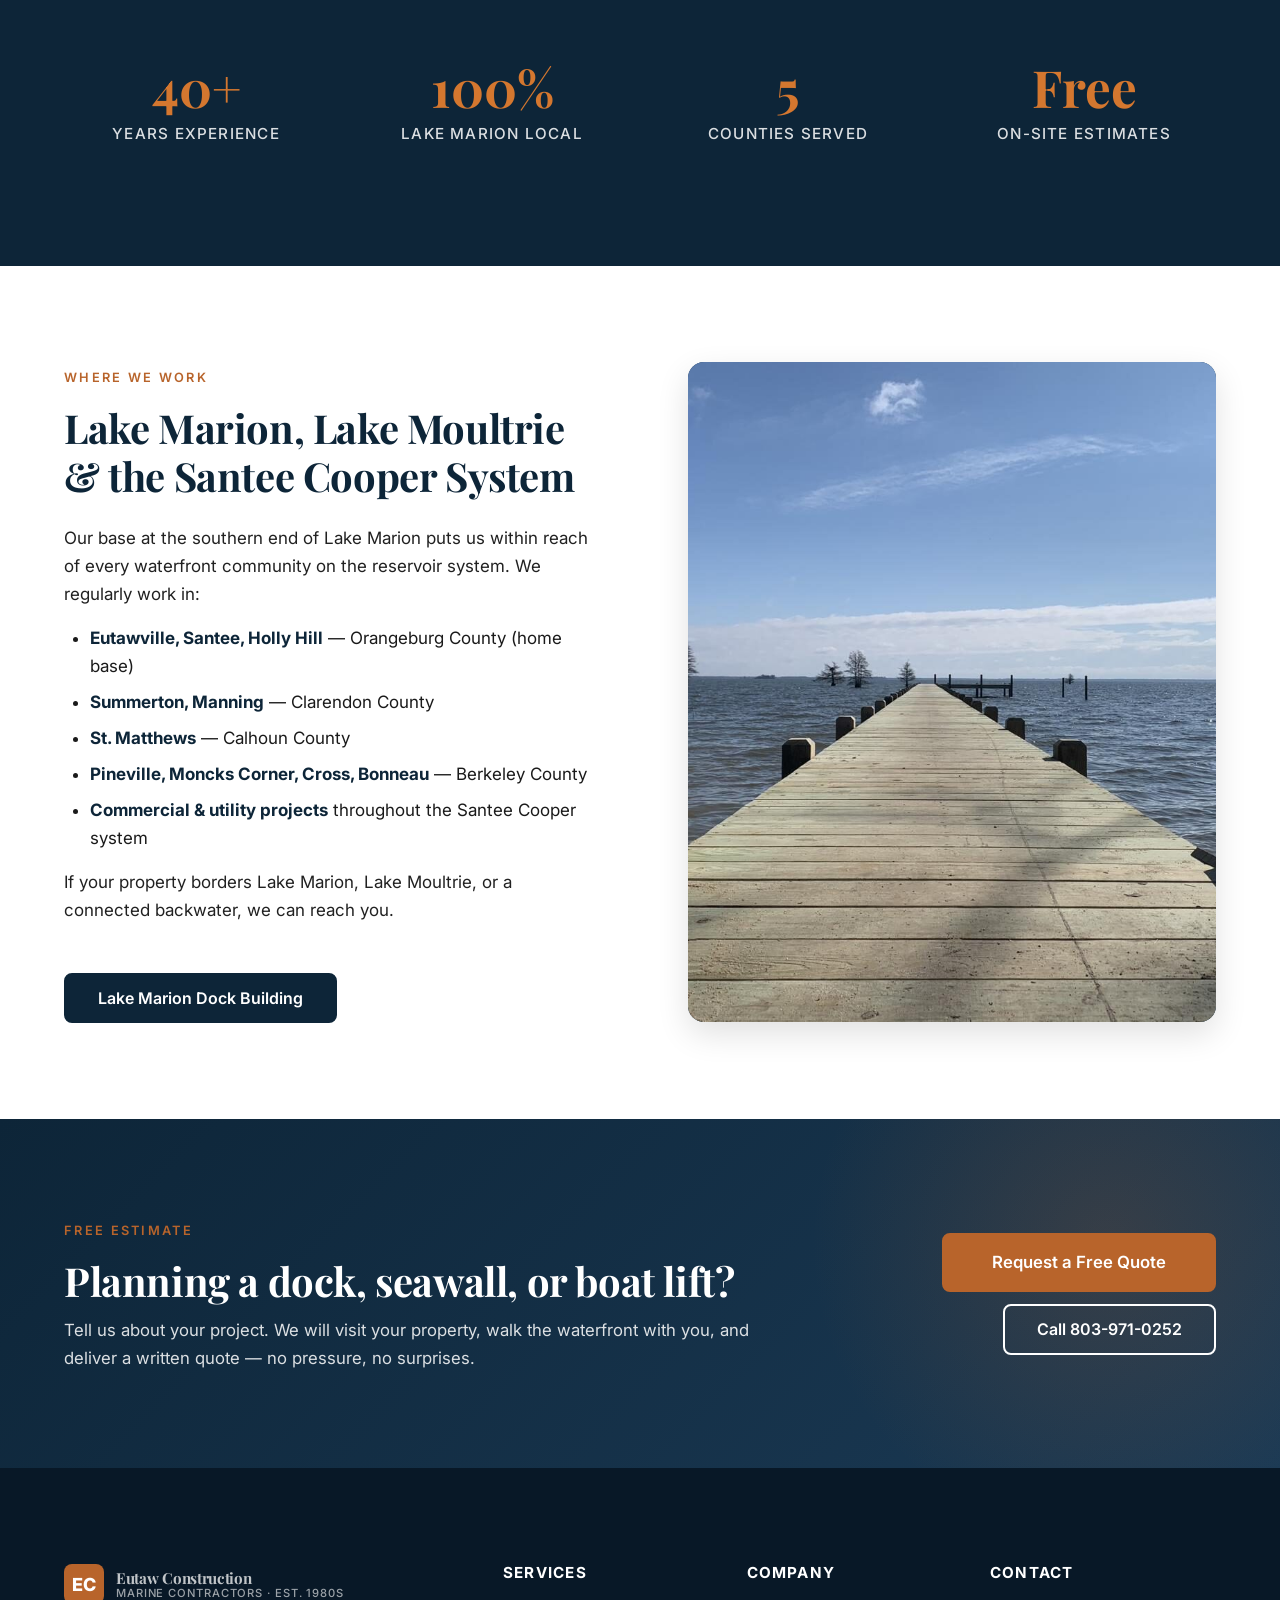
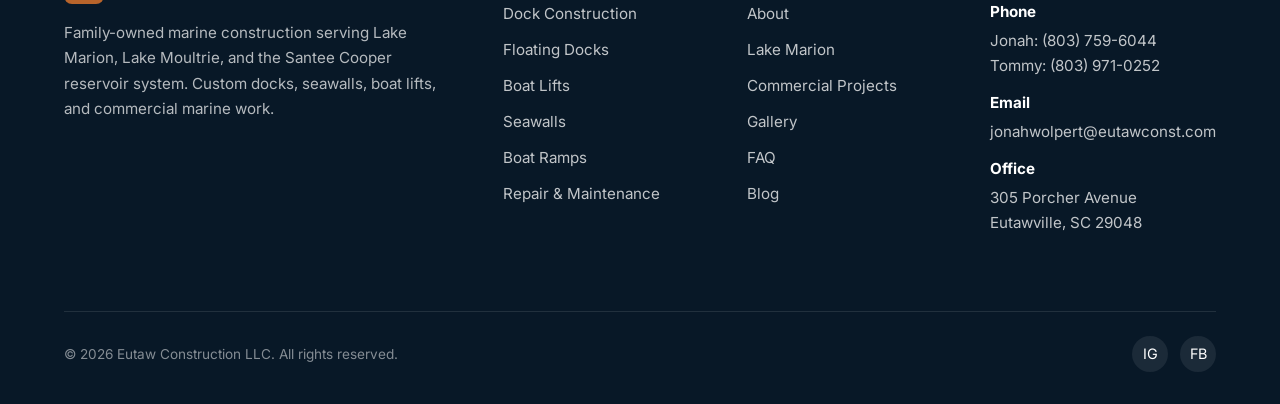
==== commit 53cff40b: "Fix phone labels: Tommy=971-0252 (main), Jonah=759-6044 (secondary)" ====
--- a/index.html
+++ b/index.html
@@ -318,8 +318,8 @@
         <div class="footer-contact-item">
           <div>
             <strong>Phone</strong>
-            <a href="tel:+18037596044">Tommy: (803) 759-6044</a><br>
-            <a href="tel:+18039710252">Jonah: (803) 971-0252</a>
+            <a href="tel:+18037596044">Jonah: (803) 759-6044</a><br>
+            <a href="tel:+18039710252">Tommy: (803) 971-0252</a>
           </div>
         </div>
         <div class="footer-contact-item">
